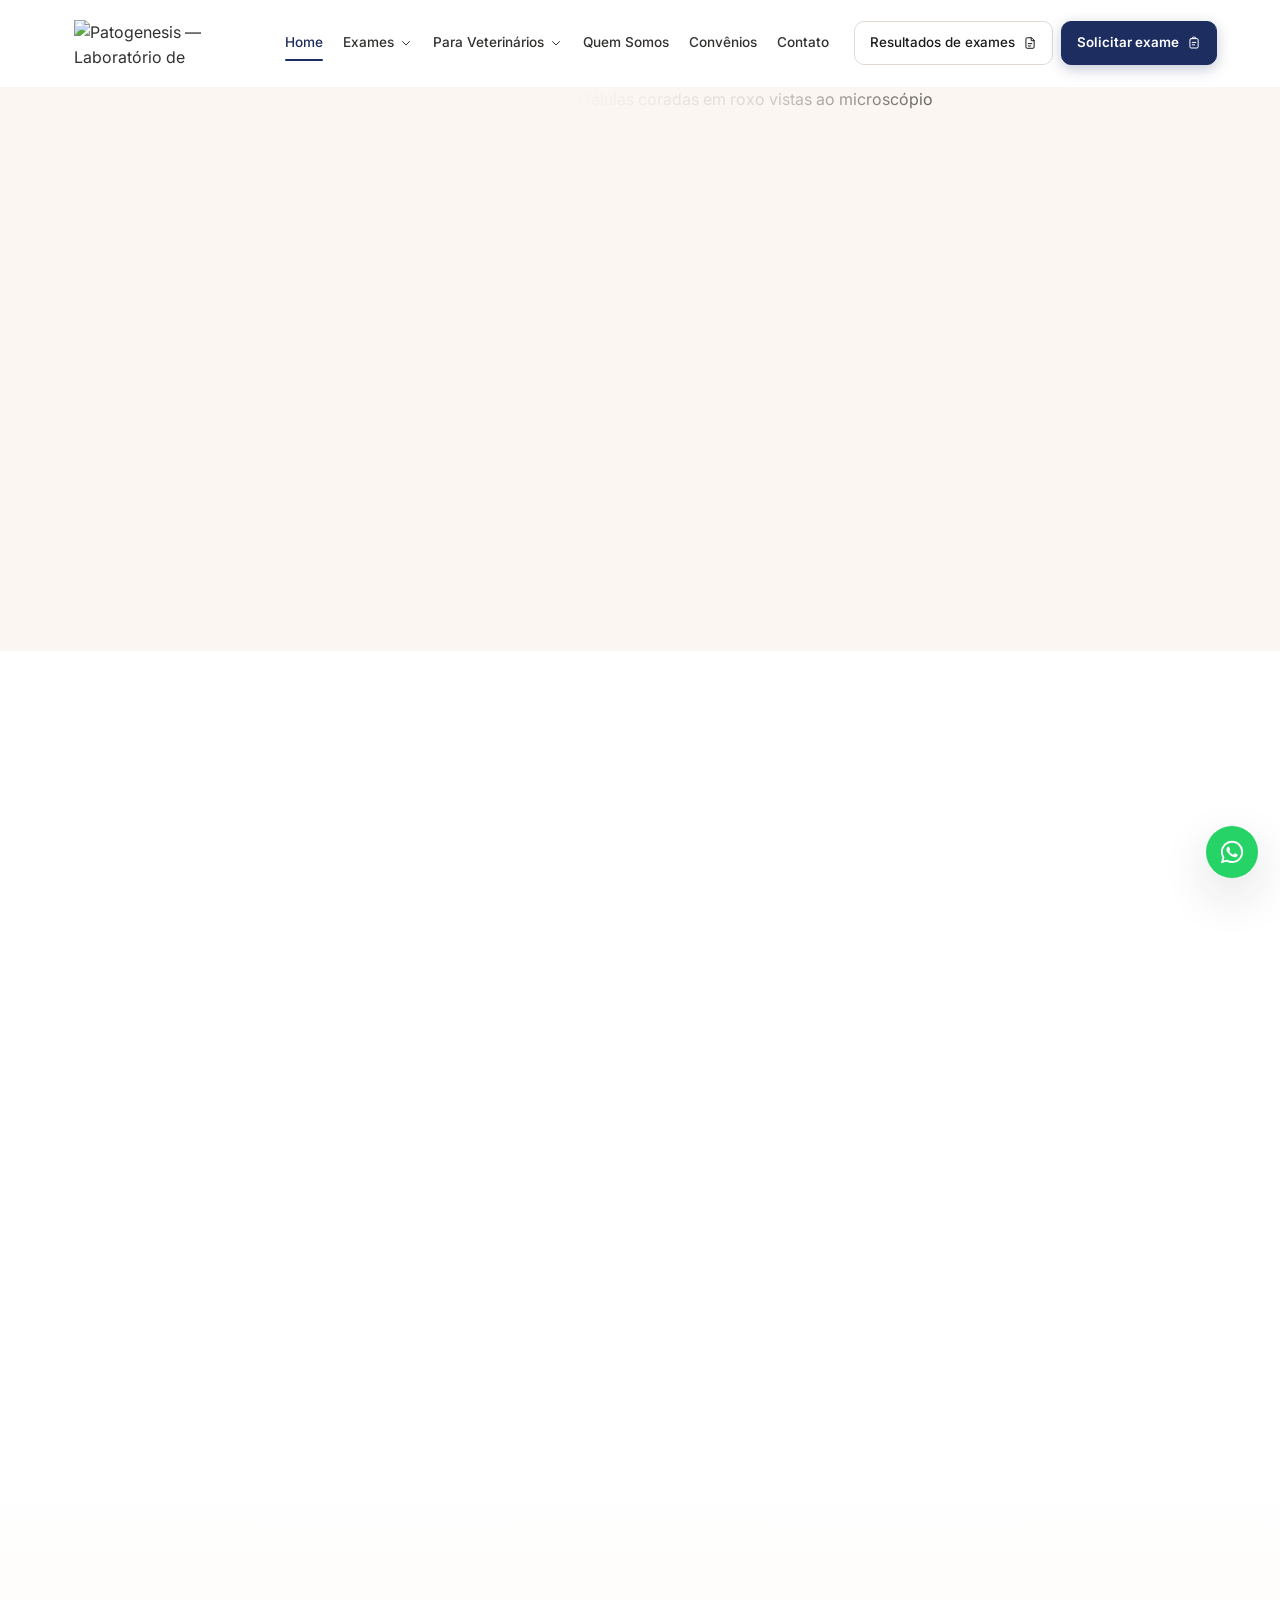
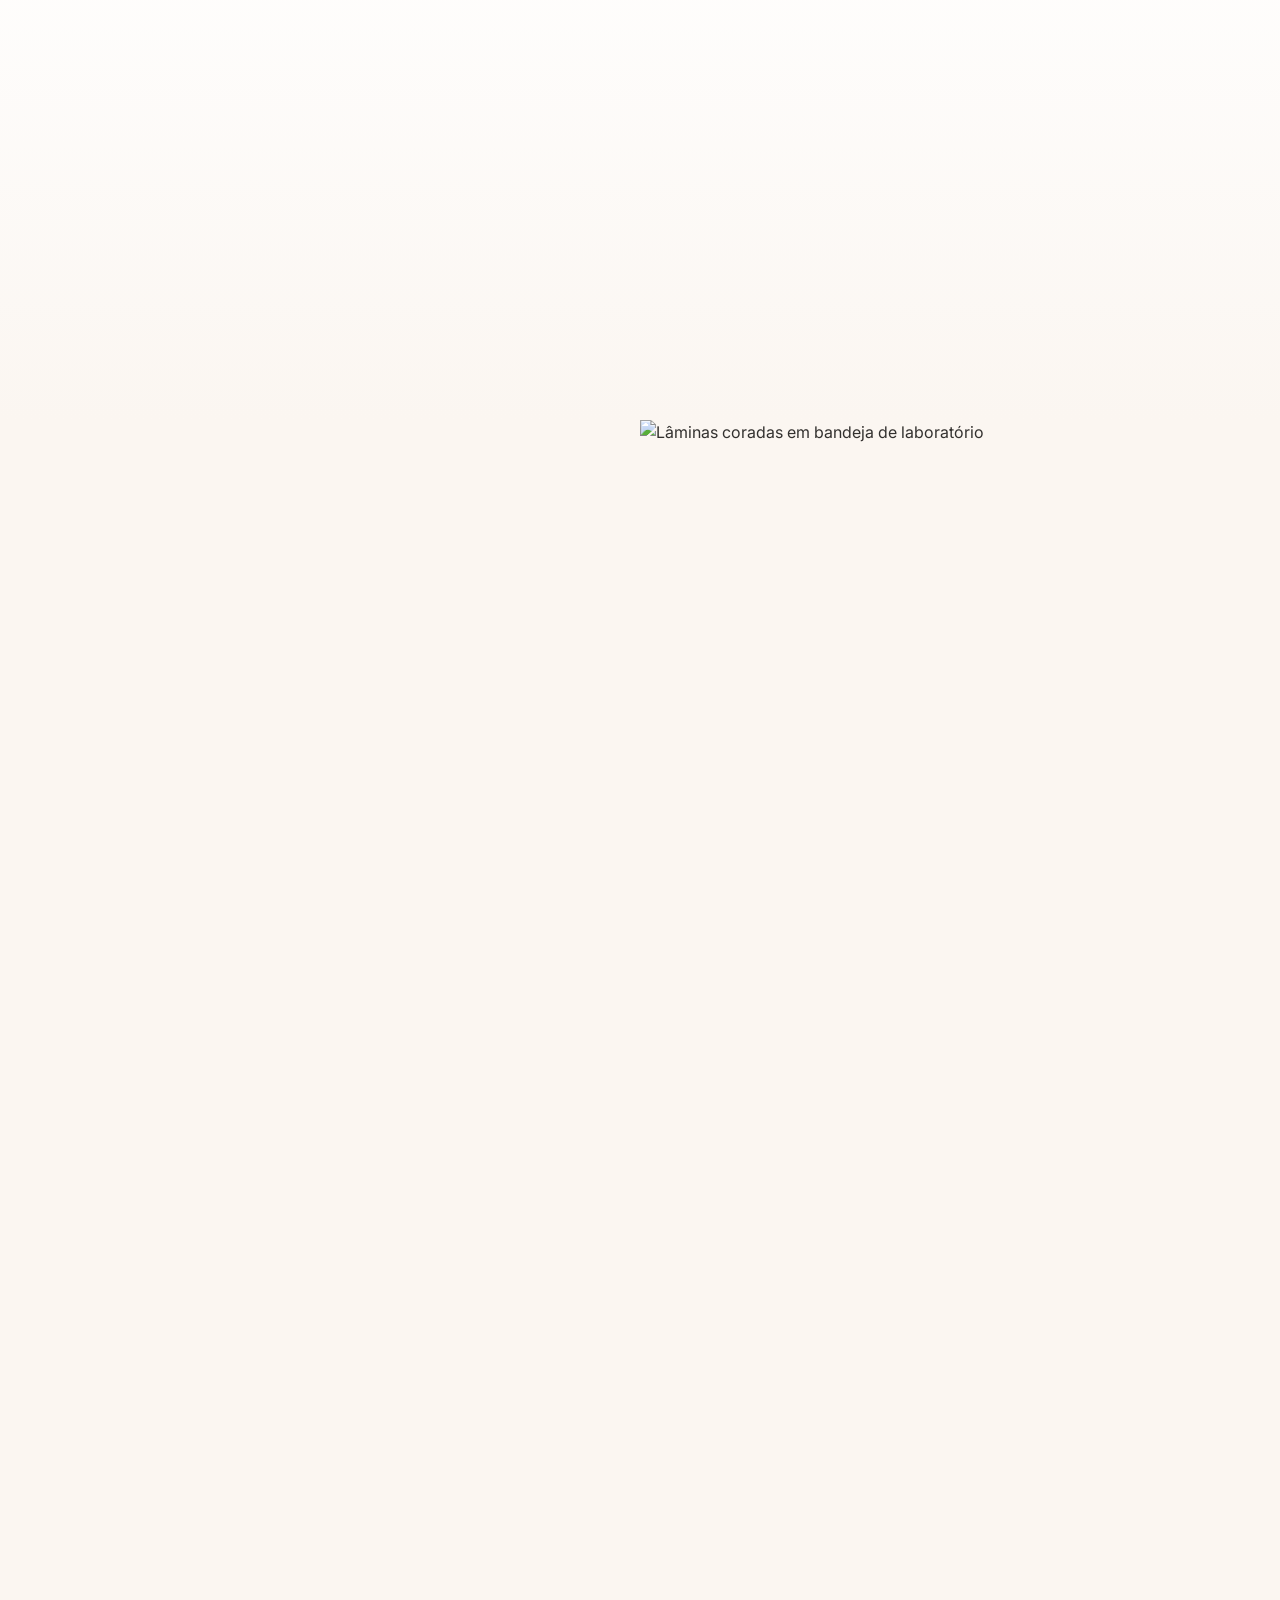
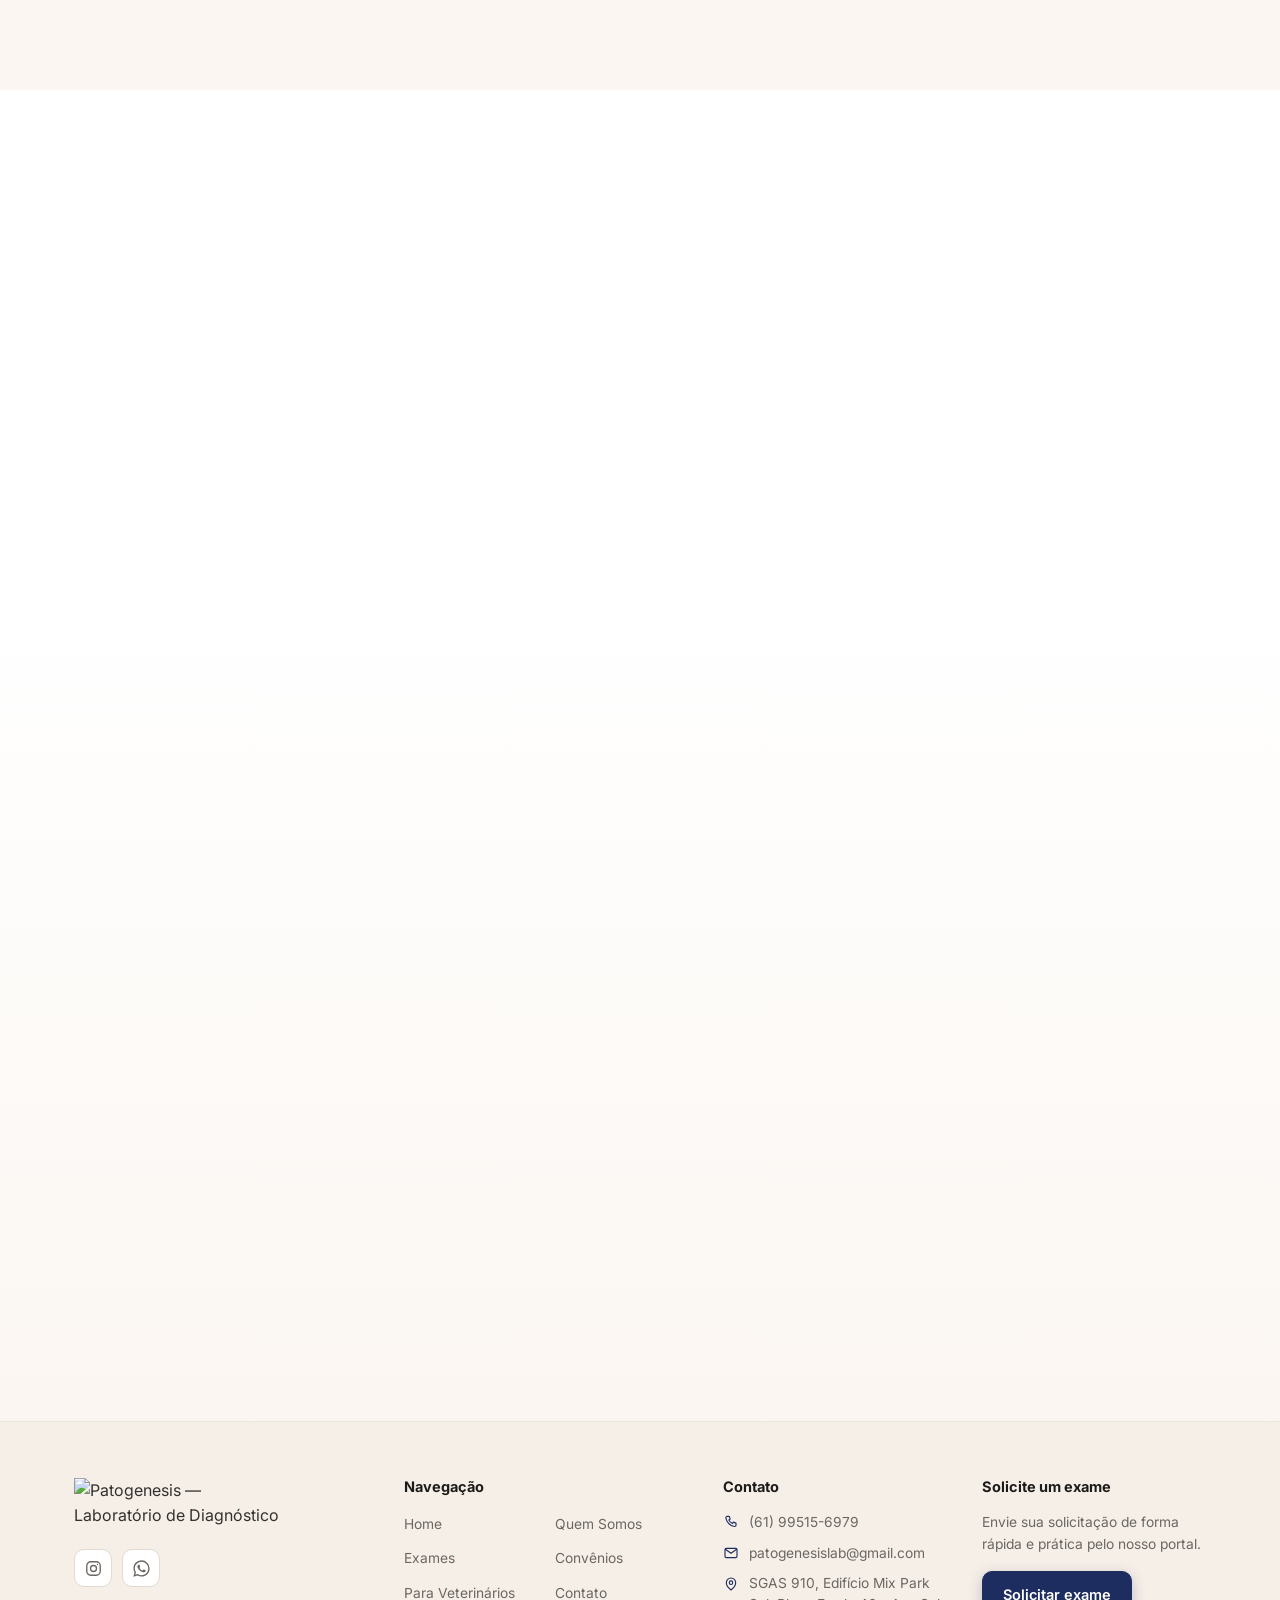
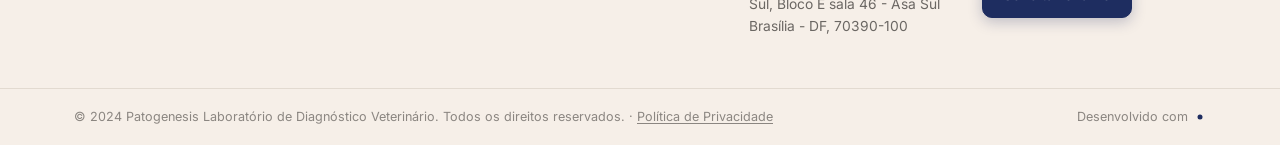
==== index.html @ 67fc570a "fix: site content and images" ====
<!DOCTYPE html>
<html lang="pt-BR">
<head>
<meta charset="UTF-8" />
<meta name="viewport" content="width=device-width, initial-scale=1" />
<title>Patogenesis — Laboratório de Diagnóstico Veterinário</title>
<meta name="description" content="Citopatologia, Histopatologia, Imuno-histoquímica e Necropsia com atendimento especializado e suporte técnico para médicos-veterinários." />
<link rel="canonical" href="https://www.patogenesis.com/" />

<!-- Prévia ao compartilhar (WhatsApp, Instagram, LinkedIn...). URLs absolutas: os robôs não resolvem caminho relativo. -->
<meta property="og:type" content="website" />
<meta property="og:locale" content="pt_BR" />
<meta property="og:site_name" content="Patogenesis" />
<meta property="og:url" content="https://www.patogenesis.com/" />
<meta property="og:title" content="Patogenesis — Laboratório de Diagnóstico Veterinário" />
<meta property="og:description" content="Citopatologia, Histopatologia, Imuno-histoquímica e Necropsia com atendimento especializado e suporte técnico para médicos-veterinários." />
<meta property="og:image" content="https://www.patogenesis.com/assets/img/og-image.jpg" />
<meta property="og:image:width" content="1200" />
<meta property="og:image:height" content="630" />
<meta property="og:image:alt" content="Logo Patogenesis sobre lâmina de citologia corada em roxo" />
<meta name="twitter:card" content="summary_large_image" />

<link rel="icon" href="/favicon.ico" sizes="48x48" />
<link rel="icon" href="/assets/img/icons/favicon-32.png" type="image/png" sizes="32x32" />
<link rel="apple-touch-icon" href="/apple-touch-icon.png" />
<link rel="manifest" href="/site.webmanifest" />
<meta name="theme-color" content="#1e2d60" />

<!-- Dados estruturados (Google, mapas, assistentes de IA). Manter em sincronia com Contato/rodapé. -->
<script type="application/ld+json">
{
  "@context": "https://schema.org",
  "@graph": [
    {
      "@type": "VeterinaryCare",
      "@id": "https://www.patogenesis.com/#lab",
      "name": "Patogenesis — Laboratório de Diagnóstico Veterinário",
      "alternateName": "Patogenesis",
      "description": "Laboratório de patologia veterinária: citopatologia, histopatologia, imuno-histoquímica e necropsia, com suporte técnico a médicos-veterinários.",
      "url": "https://www.patogenesis.com/",
      "logo": "https://www.patogenesis.com/assets/img/logo.png",
      "image": "https://www.patogenesis.com/assets/img/og-image.jpg",
      "telephone": "+55-61-99515-6979",
      "email": "patogenesislab@gmail.com",
      "address": {
        "@type": "PostalAddress",
        "streetAddress": "SGAS 910, Edifício Mix Park Sul, Bloco E, sala 46 - Asa Sul",
        "addressLocality": "Brasília",
        "addressRegion": "DF",
        "postalCode": "70390-100",
        "addressCountry": "BR"
      },
      "openingHoursSpecification": [
        { "@type": "OpeningHoursSpecification", "dayOfWeek": ["Monday", "Tuesday", "Wednesday", "Thursday", "Friday"], "opens": "09:00", "closes": "18:00" },
        { "@type": "OpeningHoursSpecification", "dayOfWeek": "Saturday", "opens": "09:00", "closes": "13:00" }
      ],
      "areaServed": { "@type": "Country", "name": "Brasil" },
      "sameAs": ["https://www.instagram.com/patogenesis.lab/"],
      "employee": {
        "@type": "Person",
        "name": "Maria Helena",
        "honorificPrefix": "Dra.",
        "jobTitle": "Médica-veterinária patologista, Mestre em Saúde Animal (CRMV-DF 5310)",
        "alumniOf": { "@type": "CollegeOrUniversity", "name": "Universidade de Brasília" },
        "image": "https://www.patogenesis.com/assets/img/helena.jpg"
      },
      "hasOfferCatalog": {
        "@type": "OfferCatalog",
        "name": "Exames",
        "itemListElement": [
          { "@type": "Offer", "itemOffered": { "@type": "Service", "name": "Citopatologia" } },
          { "@type": "Offer", "itemOffered": { "@type": "Service", "name": "Histopatologia" } },
          { "@type": "Offer", "itemOffered": { "@type": "Service", "name": "Imuno-histoquímica" } },
          { "@type": "Offer", "itemOffered": { "@type": "Service", "name": "Necropsia" } }
        ]
      }
    },
    {
      "@type": "WebSite",
      "@id": "https://www.patogenesis.com/#site",
      "url": "https://www.patogenesis.com/",
      "name": "Patogenesis",
      "inLanguage": "pt-BR",
      "publisher": { "@id": "https://www.patogenesis.com/#lab" }
    }
  ]
}
</script>

<link rel="preconnect" href="https://fonts.googleapis.com" />
<link rel="preconnect" href="https://fonts.gstatic.com" crossorigin />
<link href="https://fonts.googleapis.com/css2?family=Lora:wght@500;600;700&family=Inter:wght@400;500;600;700&display=swap" rel="stylesheet" />
<link rel="stylesheet" href="assets/css/styles.css" />
</head>
<body>

<!-- ============ SVG SPRITE (ícones) ============ -->
<svg class="sprite" aria-hidden="true" focusable="false">
  <defs>
    <symbol id="i-target" viewBox="0 0 24 24"><circle cx="12" cy="12" r="8"/><circle cx="12" cy="12" r="3"/><path d="M12 2v3M12 19v3M2 12h3M19 12h3"/></symbol>
    <symbol id="i-clock" viewBox="0 0 24 24"><circle cx="12" cy="12" r="9"/><path d="M12 7v5l3 2"/></symbol>
    <symbol id="i-users" viewBox="0 0 24 24"><circle cx="9" cy="8" r="3.2"/><path d="M3.5 19c0-3 2.5-5 5.5-5s5.5 2 5.5 5"/><circle cx="17" cy="9" r="2.4"/><path d="M16 14.2c2.6.1 4.5 2 4.5 4.8"/></symbol>
    <symbol id="i-book" viewBox="0 0 24 24"><path d="M12 6.5C10.5 5.2 8.6 4.5 6 4.5H3.5v14H6c2.6 0 4.5.7 6 2 1.5-1.3 3.4-2 6-2h2.5v-14H18c-2.6 0-4.5.7-6 2z"/><path d="M12 6.5v14"/></symbol>
    <symbol id="i-microscope" viewBox="0 0 24 24"><path d="M6 20h13"/><path d="M9.5 20a5.5 5.5 0 0 0 5.5-5.5"/><path d="M11 4.5l3.6 5.6-3 1.9L8 6.4z"/><path d="M7.4 12.2l2.4-1.5"/><path d="M12.4 3.2l1.6 2.5"/><path d="M5.5 20v-3h4v3"/></symbol>
    <symbol id="i-flask" viewBox="0 0 24 24"><path d="M10 3h4"/><path d="M11 3v6.2L5.9 18a2 2 0 0 0 1.7 3h8.8a2 2 0 0 0 1.7-3L13 9.2V3"/><path d="M7.6 15h8.8"/></symbol>
    <symbol id="i-file" viewBox="0 0 24 24"><path d="M14 3H7a2 2 0 0 0-2 2v14a2 2 0 0 0 2 2h10a2 2 0 0 0 2-2V8z"/><path d="M14 3v5h5"/><path d="M9 13h6M9 17h4"/></symbol>
    <symbol id="i-tube" viewBox="0 0 24 24"><path d="M9 2h6"/><path d="M10 2v16a2 2 0 0 0 4 0V2"/><path d="M10 12h4"/></symbol>
    <symbol id="i-help" viewBox="0 0 24 24"><circle cx="12" cy="12" r="9"/><path d="M9.6 9.3a2.5 2.5 0 0 1 4.8.8c0 1.7-2.4 2-2.4 3.6"/><path d="M12 17.2h.01"/></symbol>
    <symbol id="i-award" viewBox="0 0 24 24"><circle cx="12" cy="9" r="5"/><path d="M9 13.4L8 22l4-2.2 4 2.2-1-8.6"/></symbol>
    <symbol id="i-slides" viewBox="0 0 24 24"><rect x="3" y="4" width="18" height="16" rx="2"/><path d="M3 9h18M9 9v11"/></symbol>
    <symbol id="i-shield" viewBox="0 0 24 24"><path d="M12 3l7 3v5.5c0 4.3-2.9 8.2-7 9.5-4.1-1.3-7-5.2-7-9.5V6z"/><path d="M9.2 12.2l1.9 1.9 3.7-3.9"/></symbol>
    <symbol id="i-clipboard" viewBox="0 0 24 24"><rect x="5" y="4.5" width="14" height="16" rx="2"/><path d="M9 4.5V3.6A1.6 1.6 0 0 1 10.6 2h2.8A1.6 1.6 0 0 1 15 3.6v.9"/><path d="M9 11h6M9 15h4"/></symbol>
    <symbol id="i-download" viewBox="0 0 24 24"><path d="M12 4v10"/><path d="M8 11l4 4 4-4"/><path d="M4.5 19h15"/></symbol>
    <symbol id="i-arrow-right" viewBox="0 0 24 24"><path d="M4 12h15"/><path d="M13.5 6.5L19.5 12l-6 5.5"/></symbol>
    <symbol id="i-chevron" viewBox="0 0 24 24"><path d="M6 9.5l6 6 6-6"/></symbol>
    <symbol id="i-menu" viewBox="0 0 24 24"><path d="M4 7h16M4 12h16M4 17h16"/></symbol>
    <symbol id="i-close" viewBox="0 0 24 24"><path d="M6 6l12 12M18 6L6 18"/></symbol>
    <symbol id="i-phone" viewBox="0 0 24 24"><path d="M6.3 3.5h3l1.5 4-2 1.4a12 12 0 0 0 5.3 5.3l1.4-2 4 1.5v3a2 2 0 0 1-2.2 2A16.5 16.5 0 0 1 4.3 5.7a2 2 0 0 1 2-2.2z"/></symbol>
    <symbol id="i-mail" viewBox="0 0 24 24"><rect x="3" y="5" width="18" height="14" rx="2"/><path d="M3.5 6.5l8.5 6 8.5-6"/></symbol>
    <symbol id="i-pin" viewBox="0 0 24 24"><path d="M12 21s7-5.6 7-11a7 7 0 1 0-14 0c0 5.4 7 11 7 11z"/><circle cx="12" cy="10" r="2.6"/></symbol>
    <!-- Glifo oficial do WhatsApp (marca sólida). O scale insere um respiro
         para ele não pesar mais que os ícones de traço ao lado. -->
    <symbol id="i-whatsapp" viewBox="0 0 24 24"><path fill="currentColor" stroke="none" transform="translate(1.68 1.68) scale(.86)" d="M17.472 14.382c-.297-.149-1.758-.867-2.03-.967-.273-.099-.471-.148-.67.15-.197.297-.767.966-.94 1.164-.173.199-.347.223-.644.075-.297-.15-1.255-.463-2.39-1.475-.883-.788-1.48-1.761-1.653-2.059-.173-.297-.018-.458.13-.606.134-.133.298-.347.446-.52.149-.174.198-.298.298-.497.099-.198.05-.371-.025-.52-.075-.149-.669-1.612-.916-2.207-.242-.579-.487-.5-.669-.51-.173-.008-.371-.01-.57-.01-.198 0-.52.074-.792.372-.272.297-1.04 1.016-1.04 2.479 0 1.462 1.065 2.875 1.213 3.074.149.198 2.096 3.2 5.077 4.487.709.306 1.262.489 1.694.625.712.227 1.36.195 1.871.118.571-.085 1.758-.719 2.006-1.413.248-.694.248-1.289.173-1.413-.074-.124-.272-.198-.57-.347m-5.421 7.403h-.004a9.87 9.87 0 0 1-5.031-1.378l-.361-.214-3.741.982.998-3.648-.235-.374a9.86 9.86 0 0 1-1.51-5.26c.001-5.45 4.436-9.884 9.888-9.884 2.64 0 5.122 1.03 6.988 2.898a9.825 9.825 0 0 1 2.893 6.994c-.003 5.45-4.437 9.884-9.885 9.884m8.413-18.297A11.815 11.815 0 0 0 12.05 0C5.495 0 .16 5.335.157 11.892c0 2.096.547 4.142 1.588 5.945L.057 24l6.305-1.654a11.882 11.882 0 0 0 5.683 1.448h.005c6.554 0 11.89-5.335 11.893-11.893a11.821 11.821 0 0 0-3.48-8.413Z"/></symbol>
    <symbol id="i-instagram" viewBox="0 0 24 24"><rect x="3.5" y="3.5" width="17" height="17" rx="5"/><circle cx="12" cy="12" r="3.8"/><path d="M17 7h.01"/></symbol>
    <symbol id="i-quote" viewBox="0 0 24 24"><path d="M9.5 6.5c-3 1-4.8 3.4-4.8 6.6V18h5.6v-5.4H7.1c0-2 .9-3.3 2.9-4zM19.8 6.5c-3 1-4.8 3.4-4.8 6.6V18h5.6v-5.4h-3.2c0-2 .9-3.3 2.9-4z" fill="currentColor" stroke="none"/></symbol>
    <symbol id="i-star" viewBox="0 0 24 24"><path d="M12 3.5l2.6 5.4 5.9.8-4.3 4.2 1 5.9-5.2-2.8-5.2 2.8 1-5.9L3.5 9.7l5.9-.8z" fill="currentColor" stroke="none"/></symbol>
    <symbol id="i-arrow-up" viewBox="0 0 24 24"><path d="M12 19V5"/><path d="M6 11l6-6 6 6"/></symbol>
    <symbol id="i-check" viewBox="0 0 24 24"><path d="M5 12.5l4.5 4.5L19 7"/></symbol>
    <symbol id="i-dot" viewBox="0 0 24 24"><circle cx="12" cy="12" r="5" fill="currentColor" stroke="none"/></symbol>
  </defs>
</svg>

<a class="skip-link" href="#conteudo">Ir para o conteúdo</a>

<!-- ============ HEADER ============ -->
<header class="site-header" id="header">
  <div class="container header-inner">

    <a class="brand" href="#home">
      <img class="logo" src="assets/img/logo.png" width="640" height="160"
           alt="Patogenesis — Laboratório de Diagnóstico Veterinário" />
    </a>

    <nav class="main-nav" id="mainNav" aria-label="Navegação principal">
      <ul class="nav-list">
        <li><a class="nav-link is-active" href="#home">Home</a></li>

        <li class="has-drop">
          <button class="nav-link drop-toggle" aria-expanded="false" aria-controls="drop-exames">
            Exames <svg class="chev"><use href="#i-chevron"/></svg>
          </button>
          <div class="dropdown" id="drop-exames">
            <a href="#exames" data-exam="cito">
              <svg class="d-ico"><use href="#i-microscope"/></svg>
              <span><strong>Citopatologia</strong><em>Diagnóstico rápido e preciso</em></span>
            </a>
            <a href="#exames" data-exam="histo">
              <svg class="d-ico"><use href="#i-slides"/></svg>
              <span><strong>Histopatologia</strong><em>Análise detalhada de tecidos</em></span>
            </a>
            <a href="#exames" data-exam="ihq">
              <svg class="d-ico"><use href="#i-flask"/></svg>
              <span><strong>Imuno-histoquímica</strong><em>Marcadores específicos</em></span>
            </a>
            <a href="#exames" data-exam="necropsia">
              <svg class="d-ico"><use href="#i-clipboard"/></svg>
              <span><strong>Necropsia</strong><em>Elucidação de casos complexos</em></span>
            </a>
          </div>
        </li>

        <li class="has-drop">
          <button class="nav-link drop-toggle" aria-expanded="false" aria-controls="drop-vets">
            Para Veterinários <svg class="chev"><use href="#i-chevron"/></svg>
          </button>
          <div class="dropdown" id="drop-vets">
            <a href="#veterinarios" data-resource="manual">
              <svg class="d-ico"><use href="#i-book"/></svg>
              <span><strong>Manual de coleta</strong><em>Passo a passo por tipo de amostra</em></span>
            </a>
            <a href="#veterinarios" data-resource="formularios">
              <svg class="d-ico"><use href="#i-file"/></svg>
              <span><strong>Requisição</strong><em>Formulário para solicitação</em></span>
            </a>
            <a href="#veterinarios" data-resource="conservacao">
              <svg class="d-ico"><use href="#i-tube"/></svg>
              <span><strong>Conservação de amostras</strong><em>Fixação, transporte e prazos</em></span>
            </a>
            <a href="#veterinarios" data-resource="faq">
              <svg class="d-ico"><use href="#i-help"/></svg>
              <span><strong>Perguntas frequentes</strong><em>Dúvidas mais comuns</em></span>
            </a>
          </div>
        </li>

        <!-- OCULTO: Casos Clínicos volta quando a seção for retomada
        <li><a class="nav-link" href="#casos">Casos Clínicos</a></li> -->
        <li><a class="nav-link" href="#quem-somos">Quem Somos</a></li>
        <li><a class="nav-link" href="#convenios">Convênios</a></li>
        <li><a class="nav-link" href="#contato">Contato</a></li>
      </ul>

      <div class="nav-actions-mobile">
        <a class="btn btn-ghost" href="https://app.ideainfo.com.br/exec/resultados.php?account_id=r2dt2dgb" target="_blank" rel="noopener">Resultados de exames <svg class="i"><use href="#i-file"/></svg></a>
        <a class="btn btn-primary" href="https://app.ideainfo.com.br/exec/requisicao.php?account_id=r2dt2dgb" target="_blank" rel="noopener">Solicitar exame <svg class="i"><use href="#i-clipboard"/></svg></a>
      </div>
    </nav>

    <div class="header-actions">
      <a class="btn btn-ghost" href="https://app.ideainfo.com.br/exec/resultados.php?account_id=r2dt2dgb" target="_blank" rel="noopener">Resultados de exames <svg class="i"><use href="#i-file"/></svg></a>
      <a class="btn btn-primary" href="https://app.ideainfo.com.br/exec/requisicao.php?account_id=r2dt2dgb" target="_blank" rel="noopener">Solicitar exame <svg class="i"><use href="#i-clipboard"/></svg></a>
    </div>

    <button class="hamburger" id="hamburger" aria-label="Abrir menu" aria-expanded="false" aria-controls="mainNav">
      <svg class="ico-menu"><use href="#i-menu"/></svg>
      <svg class="ico-close"><use href="#i-close"/></svg>
    </button>
  </div>
</header>

<main id="conteudo">

<!-- ============ HERO ============ -->
<section class="hero" id="home">
  <div class="hero-bg">
    <!-- sem loading="lazy": e a primeira imagem visivel da pagina -->
    <img src="assets/img/banner.jpg" width="1400" height="841" fetchpriority="high"
         alt="Células coradas em roxo vistas ao microscópio" />
    <span class="hero-fade"></span>
  </div>

  <div class="container hero-inner">
    <div class="hero-copy reveal">
      <!-- espaço antes de cada <br>: sem ele, quando o <br> vira display:none
           no mobile as palavras grudam ("veterináriopreciso") -->
      <h1>Diagnóstico veterinário <br />preciso para decisões <br />clínicas <span class="hl">mais seguras</span></h1>
      <p class="lead">Citopatologia, Histopatologia, Imuno-histoquímica e Necropsia com atendimento especializado e suporte técnico para médicos-veterinários.</p>
      <div class="hero-cta">
        <a class="btn btn-primary btn-lg" href="https://app.ideainfo.com.br/exec/requisicao.php?account_id=r2dt2dgb" target="_blank" rel="noopener">Solicitar exame</a>
        <!-- wa.me sem o 9º dígito: o perfil só resolve assim. O tel: mantém o 9. -->
        <a class="btn btn-outline btn-lg" href="https://wa.me/556195156979" target="_blank" rel="noopener">Entrar em contato <svg class="i"><use href="#i-whatsapp"/></svg></a>
      </div>
    </div>
  </div>

  <div class="container">
    <div class="features reveal">
      <article class="feature">
        <span class="f-ico"><svg><use href="#i-target"/></svg></span>
        <h3>Diagnóstico preciso</h3>
        <p>Resultados fundamentados em literatura e protocolos atualizados.</p>
      </article>
      <article class="feature">
        <span class="f-ico"><svg><use href="#i-clock"/></svg></span>
        <h3>Agilidade</h3>
        <p>Laudos rápidos para auxiliar na tomada de decisão clínica.</p>
      </article>
      <article class="feature">
        <span class="f-ico"><svg><use href="#i-users"/></svg></span>
        <h3>Suporte técnico</h3>
        <p>Discussão de casos e segunda opinião com especialista.</p>
      </article>
      <article class="feature">
        <span class="f-ico"><svg><use href="#i-book"/></svg></span>
        <h3>Atualização contínua</h3>
        <p>Atuação baseada nos mais recentes consensos e publicações científicas.</p>
      </article>
    </div>
  </div>
</section>

<!-- ============ EXAMES ============ -->
<section class="section" id="exames">
  <div class="container">
    <header class="section-head reveal">
      <h2>Nossos exames</h2>
      <span class="rule"></span>
    </header>

    <div class="exams">
      <article class="exam-card reveal" data-exam="cito">
        <div class="exam-media"><img src="assets/img/cito.jpg" width="800" height="550" loading="lazy"
             alt="Lâmina de citopatologia ao microscópio" /></div>
        <div class="exam-body">
          <h3>Citopatologia</h3>
          <p>Avaliação de células para diagnóstico rápido e preciso.</p>
          <button class="link-more" data-exam-open="cito">Saiba mais <svg class="i"><use href="#i-arrow-right"/></svg></button>
        </div>
      </article>

      <article class="exam-card reveal" data-exam="histo">
        <div class="exam-media"><img src="assets/img/histo.jpg" width="800" height="550" loading="lazy"
             alt="Lâmina de histopatologia corada em HE" /></div>
        <div class="exam-body">
          <h3>Histopatologia</h3>
          <p>Análise detalhada de tecidos para diagnósticos conclusivos.</p>
          <button class="link-more" data-exam-open="histo">Saiba mais <svg class="i"><use href="#i-arrow-right"/></svg></button>
        </div>
      </article>

      <article class="exam-card reveal" data-exam="ihq">
        <div class="exam-media"><img src="assets/img/imuno.jpg" width="800" height="550" loading="lazy"
             alt="Lâmina de imuno-histoquímica com marcação acastanhada" /></div>
        <div class="exam-body">
          <h3>Imuno-histoquímica</h3>
          <p>Marcadores específicos para maior precisão diagnóstica.</p>
          <button class="link-more" data-exam-open="ihq">Saiba mais <svg class="i"><use href="#i-arrow-right"/></svg></button>
        </div>
      </article>

      <article class="exam-card reveal" data-exam="necropsia">
        <div class="exam-media"><img src="assets/img/necropsia.jpg" width="900" height="619" loading="lazy"
             alt="Instrumental de necropsia: machadinha, bisturi, tesoura, paquímetro, faca, cassetes e câmera" /></div>
        <div class="exam-body">
          <h3>Necropsia</h3>
          <p>Estudo completo para elucidação de casos clínicos complexos.</p>
          <button class="link-more" data-exam-open="necropsia">Saiba mais <svg class="i"><use href="#i-arrow-right"/></svg></button>
        </div>
      </article>
    </div>
  </div>
</section>

<!-- ============ ESPECIALISTA ============ -->
<section class="section specialist" id="quem-somos">
  <div class="container specialist-grid">

    <div class="spec-photo reveal">
      <img src="assets/img/helena.jpg" width="600" height="645" loading="lazy"
           alt="Dra. Maria Helena, médica-veterinária com atuação especializada em anatomopatologia" />
    </div>

    <div class="spec-copy reveal">
      <span class="eyebrow">Conheça a profissional</span>
      <h2>Dra. Maria Helena</h2>
      <p class="spec-role">Médica Veterinária Mestre em Saúde Animal | CRMV-DF 5310</p>
      <ul class="spec-list">
        <li><svg class="i"><use href="#i-dot"/></svg> Graduada em Medicina Veterinária pela Universidade de Brasília (UnB | 2021)</li>
        <li><svg class="i"><use href="#i-dot"/></svg> Mestre em Saúde Animal pela Universidade de Brasília (UnB | 2023) com bolsa pela Coordenação de Aperfeiçoamento de Pessoal de Nível Superior (CAPES)</li>
        <li><svg class="i"><use href="#i-dot"/></svg> Estágio na Universidad de la República (Udelar – Uruguai | 2022) na área de imuno-histoquímica</li>
        <li><svg class="i"><use href="#i-dot"/></svg> Atuação especializada em anatomopatologia</li>
      </ul>
      <a class="btn btn-outline" href="#contato">Saiba mais sobre a especialista <svg class="i"><use href="#i-arrow-right"/></svg></a>
    </div>

    <aside class="spec-stats reveal">
      <div class="stat">
        <span class="s-ico"><svg><use href="#i-award"/></svg></span>
        <div>
          <strong>Mestre em Saúde Animal</strong>
          <p>com ênfase em anatomopatologia</p>
        </div>
      </div>
      <div class="stat">
        <span class="s-ico"><svg><use href="#i-slides"/></svg></span>
        <div>
          <strong>Milhares</strong>
          <p>de exames realizados com precisão</p>
        </div>
      </div>
      <div class="stat">
        <span class="s-ico"><svg><use href="#i-shield"/></svg></span>
        <div>
          <strong>Veterinários</strong>
          <p>atendidos em todo o Brasil</p>
        </div>
      </div>
    </aside>

  </div>
</section>

<!-- ============ PARA VETERINÁRIOS ============ -->
<section class="vets" id="veterinarios">
  <div class="vets-grid">
    <div class="vets-copy">
      <div class="vets-inner reveal">
        <span class="eyebrow accent">Para veterinários</span>
        <h2>Materiais e ferramentas para apoiar sua rotina clínica</h2>
        <p>Manuais, formulários, dicas de coleta e conteúdos exclusivos para facilitar o envio de amostras e melhorar a qualidade diagnóstica.</p>
        <button class="btn btn-primary" data-materials>Acessar materiais <svg class="i"><use href="#i-download"/></svg></button>
      </div>

      <div class="vets-cards reveal">
        <button class="vcard" data-resource="manual">
          <span class="v-ico"><svg><use href="#i-book"/></svg></span>
          <strong>Manual de coleta</strong>
        </button>
        <button class="vcard" data-resource="formularios">
          <span class="v-ico"><svg><use href="#i-file"/></svg></span>
          <strong>Requisição</strong>
        </button>
        <button class="vcard" data-resource="conservacao">
          <span class="v-ico"><svg><use href="#i-tube"/></svg></span>
          <strong>Conservação de amostras</strong>
        </button>
        <button class="vcard" data-resource="faq">
          <span class="v-ico"><svg><use href="#i-help"/></svg></span>
          <strong>Perguntas frequentes</strong>
        </button>
      </div>
    </div>

    <div class="vets-media">
      <img src="assets/img/lamina.jpg" width="1000" height="754" loading="lazy"
           alt="Lâminas coradas em bandeja de laboratório" />
    </div>
  </div>
</section>

<!-- ============ CASOS CLÍNICOS (OCULTO) ============
     Seção preservada na íntegra para ser retomada depois.
     Para reativar: remover este comentário, os dois links de
     navegação marcados como OCULTO e nada mais — o scrollspy e o
     modal de casos (CASE_INFO no main.js) continuam intactos.

<section class="section cases" id="casos">
  <div class="container">
    <header class="section-head reveal">
      <h2>Casos clínicos</h2>
      <span class="rule"></span>
      <p class="section-sub">Estudos reais comentados pela especialista — imagens, achados e conduta sugerida.</p>
    </header>

    <div class="case-grid">
      <article class="case-card reveal">
        <div class="case-media"><img data-ph="cyto" alt="Citologia de massa cutânea" /><span class="tag">Citopatologia</span></div>
        <h3>Massa cutânea em cão de 8 anos</h3>
        <p>Punção aspirativa com população de mastócitos bem diferenciados — conduta cirúrgica com margens ampliadas.</p>
        <button class="link-more" data-case="1">Ler caso <svg class="i"><use href="#i-arrow-right"/></svg></button>
      </article>

      <article class="case-card reveal">
        <div class="case-media"><img data-ph="histo" alt="Histologia de linfonodo" /><span class="tag">Histopatologia</span></div>
        <h3>Linfonodomegalia generalizada em felino</h3>
        <p>Arquitetura apagada por infiltrado linfoide monomórfico; imuno-histoquímica confirmou linfoma de células B.</p>
        <button class="link-more" data-case="2">Ler caso <svg class="i"><use href="#i-arrow-right"/></svg></button>
      </article>

      <article class="case-card reveal">
        <div class="case-media"><img data-ph="ihc" alt="Painel de imuno-histoquímica" /><span class="tag">Imuno-histoquímica</span></div>
        <h3>Neoplasia indiferenciada em cavidade oral</h3>
        <p>Painel com Melan-A, citoqueratina e vimentina definiu melanoma amelanótico e mudou o prognóstico.</p>
        <button class="link-more" data-case="3">Ler caso <svg class="i"><use href="#i-arrow-right"/></svg></button>
      </article>
    </div>
  </div>
</section>
============================================================ -->

<!-- ============ DEPOIMENTOS ============ -->
<section class="section testimonials" id="depoimentos">
  <div class="container">
    <header class="section-head reveal">
      <h2>O que nossos clientes dizem</h2>
      <span class="rule"></span>
    </header>

    <div class="carousel reveal" id="carousel">
      <button class="car-nav prev" aria-label="Depoimento anterior"><svg><use href="#i-chevron"/></svg></button>

      <div class="car-viewport">
        <div class="car-track" id="carTrack">

          <article class="t-card">
            <svg class="t-quote"><use href="#i-quote"/></svg>
            <p>"Entrega de laudo muito rápida e ótimo atendimento da doutora e toda sua equipe."</p>
            <footer>
              <img src="assets/img/victor.png" width="36" height="36" loading="lazy" alt="" />
              <div><strong>Victor De Paula</strong><small>março de 2026</small></div>
              <span class="stars" aria-label="5 de 5 estrelas"><svg><use href="#i-star"/></svg><svg><use href="#i-star"/></svg><svg><use href="#i-star"/></svg><svg><use href="#i-star"/></svg><svg><use href="#i-star"/></svg></span>
            </footer>
          </article>

          <article class="t-card">
            <svg class="t-quote"><use href="#i-quote"/></svg>
            <p>"Muito bom, super recomendo."</p>
            <footer>
              <img src="assets/img/maria.png" width="36" height="36" loading="lazy" alt="" />
              <div><strong>Maria Aparecida</strong><small>março de 2026</small></div>
              <span class="stars" aria-label="5 de 5 estrelas"><svg><use href="#i-star"/></svg><svg><use href="#i-star"/></svg><svg><use href="#i-star"/></svg><svg><use href="#i-star"/></svg><svg><use href="#i-star"/></svg></span>
            </footer>
          </article>

          <article class="t-card">
            <svg class="t-quote"><use href="#i-quote"/></svg>
            <p>"A Dra. É maravilhosa. Os preços são asseciveis e a entrega do resultado é super rápido. Super indico!"</p>
            <footer>
              <img src="assets/img/liana.png" width="36" height="36" loading="lazy" alt="" />
              <div><strong>Liana Silva</strong><small>março de 2026</small></div>
              <span class="stars" aria-label="5 de 5 estrelas"><svg><use href="#i-star"/></svg><svg><use href="#i-star"/></svg><svg><use href="#i-star"/></svg><svg><use href="#i-star"/></svg><svg><use href="#i-star"/></svg></span>
            </footer>
          </article>

          <article class="t-card">
            <svg class="t-quote"><use href="#i-quote"/></svg>
            <p>"Gostaria de registrar meu reconhecimento ao laboratório Patogeneses pelo atendimento exemplar, precisão diagnóstica e seriedade no trabalho. A equipe demonstra competência técnica e cuidado humano em cada etapa do processo, garantindo segurança e confiança ao paciente."</p>
            <footer>
              <img src="assets/img/paula.png" width="36" height="36" loading="lazy" alt="" />
              <div><strong>Paula Cavalcante</strong><small>dezembro de 2025</small></div>
              <span class="stars" aria-label="5 de 5 estrelas"><svg><use href="#i-star"/></svg><svg><use href="#i-star"/></svg><svg><use href="#i-star"/></svg><svg><use href="#i-star"/></svg><svg><use href="#i-star"/></svg></span>
            </footer>
          </article>

          <article class="t-card">
            <svg class="t-quote"><use href="#i-quote"/></svg>
            <p>"O Laboratório Patogenesis foi maravilhoso, me ajudaram em um momento de muita fragilidade, levei até eles minha Cane Corso, que tinha morrido em poucas horas, eles descobriram a causa da morte dela, retiraram um peso das minhas costas, só tenho à agradecer por eles. Minha experiência com eles foi ótima, valor super acessível, levando em consideração que minha cachorra tinha 60 kg."</p>
            <footer>
              <img src="assets/img/pedro.png" width="36" height="36" loading="lazy" alt="" />
              <div><strong>Pedro Henrique</strong><small>outubro de 2025</small></div>
              <span class="stars" aria-label="5 de 5 estrelas"><svg><use href="#i-star"/></svg><svg><use href="#i-star"/></svg><svg><use href="#i-star"/></svg><svg><use href="#i-star"/></svg><svg><use href="#i-star"/></svg></span>
            </footer>
          </article>

          <article class="t-card">
            <svg class="t-quote"><use href="#i-quote"/></svg>
            <p>"A melhor!! Resultados fiéis e rápidos! Amo trabalhar com a Patogênesis."</p>
            <footer>
              <img src="assets/img/laura.png" width="36" height="36" loading="lazy" alt="" />
              <div><strong>Laura Name</strong><small>agosto de 2025</small></div>
              <span class="stars" aria-label="5 de 5 estrelas"><svg><use href="#i-star"/></svg><svg><use href="#i-star"/></svg><svg><use href="#i-star"/></svg><svg><use href="#i-star"/></svg><svg><use href="#i-star"/></svg></span>
            </footer>
          </article>

          <article class="t-card">
            <svg class="t-quote"><use href="#i-quote"/></svg>
            <p>"Serviço excelente! Tenho total confiança nos serviços prestados e na qualidade do laboratório! Indico de olhos fechados."</p>
            <footer>
              <img src="assets/img/rafael.png" width="36" height="36" loading="lazy" alt="" />
              <div><strong>Rafael Castro</strong><small>agosto de 2025</small></div>
              <span class="stars" aria-label="5 de 5 estrelas"><svg><use href="#i-star"/></svg><svg><use href="#i-star"/></svg><svg><use href="#i-star"/></svg><svg><use href="#i-star"/></svg><svg><use href="#i-star"/></svg></span>
            </footer>
          </article>

          <article class="t-card">
            <svg class="t-quote"><use href="#i-quote"/></svg>
            <p>"Excelente laboratório!! Equipe muito educada e prestativa! Os resultados saem rápidos e bem precisos. Indicamos :)"</p>
            <footer>
              <img src="assets/img/voxel.png" width="36" height="36" loading="lazy" alt="" />
              <div><strong>voxel.laudos</strong><small>agosto de 2025</small></div>
              <span class="stars" aria-label="5 de 5 estrelas"><svg><use href="#i-star"/></svg><svg><use href="#i-star"/></svg><svg><use href="#i-star"/></svg><svg><use href="#i-star"/></svg><svg><use href="#i-star"/></svg></span>
            </footer>
          </article>

          <article class="t-card">
            <svg class="t-quote"><use href="#i-quote"/></svg>
            <p>"Muito profissional e precisava de resultados com urgência então fiquei muito satisfeita."</p>
            <footer>
              <img src="assets/img/maria_c.png" width="36" height="36" loading="lazy" alt="" />
              <div><strong>Maria Cecília</strong><small>novembro de 2024</small></div>
              <span class="stars" aria-label="5 de 5 estrelas"><svg><use href="#i-star"/></svg><svg><use href="#i-star"/></svg><svg><use href="#i-star"/></svg><svg><use href="#i-star"/></svg><svg><use href="#i-star"/></svg></span>
            </footer>
          </article>

          <article class="t-card">
            <svg class="t-quote"><use href="#i-quote"/></svg>
            <p>"Excelência em resultados e agilidade! Maravilhoso! total suporte ao veterinario"</p>
            <footer>
              <img src="assets/img/yasmin.png" width="36" height="36" loading="lazy" alt="" />
              <div><strong>Yasmin Guimaraes</strong><small>agosto de 2025</small></div>
              <span class="stars" aria-label="5 de 5 estrelas"><svg><use href="#i-star"/></svg><svg><use href="#i-star"/></svg><svg><use href="#i-star"/></svg><svg><use href="#i-star"/></svg><svg><use href="#i-star"/></svg></span>
            </footer>
          </article>

          <article class="t-card">
            <svg class="t-quote"><use href="#i-quote"/></svg>
            <p>"Ótimos profissionais, exames com qualidade e liberados rápidos."</p>
            <footer>
              <img src="assets/img/gleydson.png" width="36" height="36" loading="lazy" alt="" />
              <div><strong>Gleydson Oliveira</strong><small>agosto de 2025</small></div>
              <span class="stars" aria-label="5 de 5 estrelas"><svg><use href="#i-star"/></svg><svg><use href="#i-star"/></svg><svg><use href="#i-star"/></svg><svg><use href="#i-star"/></svg><svg><use href="#i-star"/></svg></span>
            </footer>
          </article>
        </div>
      </div>

      <button class="car-nav next" aria-label="Próximo depoimento"><svg><use href="#i-chevron"/></svg></button>
      <div class="car-dots" id="carDots" role="tablist" aria-label="Selecionar depoimento"></div>
    </div>

    <div class="reviews-cta reveal">
      <div class="rv-score">
        <span class="rv-num">5,0</span>
        <span class="stars" aria-label="5 de 5 estrelas"><svg><use href="#i-star"/></svg><svg><use href="#i-star"/></svg><svg><use href="#i-star"/></svg><svg><use href="#i-star"/></svg><svg><use href="#i-star"/></svg></span>
        <small>11 avaliações no Google</small>
      </div>
      <p>Já foi atendido pelo Patogenesis? Conte pra gente como foi sua experiência!<br />
         Confira também as avaliações de outros veterinários e tutores no Google.</p>
      <a class="btn btn-primary btn-lg" href="https://g.page/r/CYMneedeOsLyEAE/review" target="_blank" rel="noopener">
        Avaliar no Google <span class="btn-stars" aria-hidden="true"><svg><use href="#i-star"/></svg><svg><use href="#i-star"/></svg><svg><use href="#i-star"/></svg><svg><use href="#i-star"/></svg><svg><use href="#i-star"/></svg></span></a>
    </div>
  </div>
</section>

<!-- ============ CONVÊNIOS ============ -->
<section class="section convenios" id="convenios">
  <div class="container">
    <header class="section-head reveal">
      <h2>Convênios e parcerias</h2>
      <span class="rule"></span>
    </header>

    <!-- Logos com altura individual (--h) para peso visual parecido:
         as proporcoes vao de 2,2:1 a 5,8:1. Entram como <img> e nao inline
         porque os 4 SVGs usam as mesmas classes (.cls-1...) e colidiriam. -->
    <ul class="plans reveal" aria-label="Planos de saúde pet atendidos">
      <li><img src="assets/img/planos/pethealth.svg" width="1079" height="390" style="--h:57px" loading="lazy" alt="Pet Health" /></li>
      <li><img src="assets/img/planos/petlove.svg" width="1079" height="238" style="--h:45px" loading="lazy" alt="Petlove" /></li>
      <li><img src="assets/img/planos/petmaisvida.svg" width="1093" height="502" style="--h:64px" loading="lazy" alt="Pet Mais Vida" /></li>
      <li><img src="assets/img/planos/doglife.svg" width="1093" height="188" style="--h:39px" loading="lazy" alt="Dog Life" /></li>
    </ul>
    <p class="plans-note reveal">Ainda não tem seu plano cadastrado?
      <a class="link-more" href="https://forms.gle/oz7wrmLJxFsRKr4o9" target="_blank" rel="noopener">Cadastrar plano <svg class="i"><use href="#i-arrow-right"/></svg></a></p>

    <div class="conv-cta reveal">
      <div>
        <h3>Quer credenciar sua clínica?</h3>
        <p>Envie seus dados e retornamos com uma proposta em até 1 dia útil.</p>
      </div>
      <!-- wa.me sem o 9º dígito: o perfil só resolve assim. O tel: mantém o 9. -->
      <a class="btn btn-primary btn-lg" href="https://wa.me/556195156979" target="_blank" rel="noopener">
        Falar no WhatsApp <svg class="i"><use href="#i-whatsapp"/></svg></a>
    </div>
  </div>
</section>

<!-- ============ CONTATO ============ -->
<section class="section contato" id="contato">
  <div class="container contato-grid">
    <div class="reveal">
      <span class="eyebrow accent">Contato</span>
      <h2>Vamos conversar sobre o seu caso</h2>
      <p class="section-sub left">Atendimento a médicos-veterinários em todo o Brasil. Retornamos em horário comercial.</p>

      <ul class="contact-list">
        <li><span class="ct-ico"><svg><use href="#i-phone"/></svg></span><a href="tel:+5561995156979">(61) 99515-6979</a></li>
        <li><span class="ct-ico"><svg><use href="#i-mail"/></svg></span><a href="mailto:patogenesislab@gmail.com">patogenesislab@gmail.com</a></li>
        <li><span class="ct-ico"><svg><use href="#i-pin"/></svg></span><address>SGAS 910, Edifício Mix Park Sul, Bloco E sala 46 - Asa Sul<br />Brasília - DF, 70390-100</address></li>
        <li><span class="ct-ico"><svg><use href="#i-clock"/></svg></span><span>Segunda a Sexta-feira: 09:00 - 18:00<br />Sábados: 09:00 - 13:00</span></li>
      </ul>

      <div class="contact-actions">
        <!-- wa.me sem o 9º dígito: o perfil só resolve assim. O tel: mantém o 9. -->
        <a class="btn btn-primary" href="https://wa.me/556195156979" target="_blank" rel="noopener">WhatsApp <svg class="i"><use href="#i-whatsapp"/></svg></a>
        <a class="btn btn-outline" href="https://app.ideainfo.com.br/exec/resultados.php?account_id=r2dt2dgb" target="_blank" rel="noopener">Resultados de exames <svg class="i"><use href="#i-file"/></svg></a>
      </div>
    </div>

    <form class="contact-form reveal" id="contactForm" novalidate>
      <h3>Envie uma mensagem</h3>
      <!-- anti-spam do FormSubmit: invisivel para pessoas; se um robo preencher, a mensagem e descartada -->
      <input type="text" name="_honey" style="display:none" autocomplete="off" />

      <div class="field">
        <label for="cf-nome">Nome completo *</label>
        <input id="cf-nome" name="nome" type="text" placeholder="Dra. Ana Souza" required />
        <span class="err"></span>
      </div>

      <div class="field-row">
        <div class="field">
          <label for="cf-email">E-mail *</label>
          <input id="cf-email" name="email" type="email" placeholder="voce@clinica.com" required />
          <span class="err"></span>
        </div>
        <div class="field">
          <label for="cf-tel">Telefone *</label>
          <input id="cf-tel" name="telefone" type="tel" inputmode="numeric" placeholder="(61) 90000-0000" required />
          <span class="err"></span>
        </div>
      </div>

      <div class="field">
        <label for="cf-assunto">Assunto</label>
        <select id="cf-assunto" name="assunto">
          <option>Dúvida sobre exame</option>
          <option>Solicitação de coleta</option>
          <option>Convênio / parceria</option>
          <option>Outro</option>
        </select>
      </div>

      <div class="field">
        <label for="cf-msg">Mensagem *</label>
        <textarea id="cf-msg" name="mensagem" rows="4" placeholder="Conte brevemente sobre o caso ou sua dúvida." required></textarea>
        <span class="err"></span>
      </div>

      <button class="btn btn-primary btn-lg btn-block" type="submit">Enviar mensagem</button>
      <p class="form-note">Ao enviar você concorda em ser contatado pela equipe Patogenesis.
        Veja a <a href="politica-de-privacidade.html">Política de Privacidade</a>.</p>
    </form>
  </div>
</section>

</main>

<!-- ============ FOOTER ============ -->
<footer class="site-footer">
  <div class="container footer-grid">

    <div class="f-brand">
      <a class="brand" href="#home">
        <img class="logo" src="assets/img/logo.png" width="640" height="160"
             alt="Patogenesis — Laboratório de Diagnóstico Veterinário" />
      </a>
      <div class="socials">
        <a href="https://www.instagram.com/patogenesis.lab/" target="_blank" rel="noopener" aria-label="Instagram"><svg><use href="#i-instagram"/></svg></a>
        <!-- wa.me sem o 9º dígito: o perfil só resolve assim. O tel: mantém o 9. -->
        <a href="https://wa.me/556195156979" target="_blank" rel="noopener" aria-label="WhatsApp"><svg><use href="#i-whatsapp"/></svg></a>
      </div>
    </div>

    <div class="f-col f-nav">
      <h4>Navegação</h4>
      <div class="f-nav-cols">
        <ul>
          <li><a href="#home">Home</a></li>
          <li><a href="#exames">Exames</a></li>
          <li><a href="#veterinarios">Para Veterinários</a></li>
          <!-- OCULTO: ver navegação principal
          <li><a href="#casos">Casos Clínicos</a></li> -->
        </ul>
        <ul>
          <li><a href="#quem-somos">Quem Somos</a></li>
          <li><a href="#convenios">Convênios</a></li>
          <li><a href="#contato">Contato</a></li>
        </ul>
      </div>
    </div>

    <div class="f-col">
      <h4>Contato</h4>
      <ul class="f-contact">
        <li><svg class="i"><use href="#i-phone"/></svg><a href="tel:+5561995156979">(61) 99515-6979</a></li>
        <li><svg class="i"><use href="#i-mail"/></svg><a href="mailto:patogenesislab@gmail.com">patogenesislab@gmail.com</a></li>
        <li><svg class="i"><use href="#i-pin"/></svg><address>SGAS 910, Edifício Mix Park Sul, Bloco E sala 46 - Asa Sul<br />Brasília - DF, 70390-100</address></li>
      </ul>
    </div>

    <div class="f-col">
      <h4>Solicite um exame</h4>
      <p>Envie sua solicitação de forma rápida e prática pelo nosso portal.</p>
      <a class="btn btn-primary" href="https://app.ideainfo.com.br/exec/requisicao.php?account_id=r2dt2dgb" target="_blank" rel="noopener">Solicitar exame</a>
    </div>
  </div>

  <div class="footer-bottom">
    <div class="container">
      <span>© <span id="year">2024</span> Patogenesis Laboratório de Diagnóstico Veterinário. Todos os direitos reservados.
        · <a href="politica-de-privacidade.html">Política de Privacidade</a></span>
      <span class="dev">Desenvolvido com <svg class="i"><use href="#i-dot"/></svg></span>
    </div>
  </div>
</footer>

<!-- ============ BOTÕES FLUTUANTES ============ -->
<!-- wa.me sem o 9º dígito: o perfil só resolve assim. O tel: mantém o 9. -->
<a class="fab whats" href="https://wa.me/556195156979" target="_blank" rel="noopener" aria-label="Falar no WhatsApp">
  <svg><use href="#i-whatsapp"/></svg>
</a>
<button class="fab top" id="backToTop" aria-label="Voltar ao topo"><svg><use href="#i-arrow-up"/></svg></button>

<!-- ============ MODAL: SOLICITAR EXAME ============ -->
<div class="modal" id="modal" aria-hidden="true">
  <div class="modal-backdrop" data-close-modal></div>
  <div class="modal-box" role="dialog" aria-modal="true" aria-labelledby="modalTitle">
    <button class="modal-close" data-close-modal aria-label="Fechar"><svg><use href="#i-close"/></svg></button>

    <div class="modal-head">
      <span class="eyebrow accent">Convênio</span>
      <h3 id="modalTitle">Falar sobre convênio</h3>
      <p>Preencha os dados abaixo e retornamos com uma proposta em até 1 dia útil.</p>
    </div>

    <form id="examForm" novalidate>
      <div class="field-row">
        <div class="field">
          <label for="mf-nome">Nome do veterinário *</label>
          <input id="mf-nome" name="nome" type="text" required placeholder="Dra. Ana Souza" />
          <span class="err"></span>
        </div>
        <div class="field">
          <label for="mf-crmv">CRMV</label>
          <input id="mf-crmv" name="crmv" type="text" placeholder="CRMV-DF 0000" />
        </div>
      </div>

      <div class="field-row">
        <div class="field">
          <label for="mf-email">E-mail *</label>
          <input id="mf-email" name="email" type="email" required placeholder="voce@clinica.com" />
          <span class="err"></span>
        </div>
        <div class="field">
          <label for="mf-tel">Telefone / WhatsApp *</label>
          <input id="mf-tel" name="telefone" type="tel" inputmode="numeric" required placeholder="(61) 90000-0000" />
          <span class="err"></span>
        </div>
      </div>

      <div class="field">
        <label for="mf-clinica">Clínica / Hospital</label>
        <input id="mf-clinica" name="clinica" type="text" placeholder="Nome do estabelecimento" />
      </div>

      <fieldset class="field">
        <legend>Exames de interesse *</legend>
        <div class="chips" id="examChips">
          <label class="chip"><input type="checkbox" name="exame" value="Citopatologia" /><span>Citopatologia</span></label>
          <label class="chip"><input type="checkbox" name="exame" value="Histopatologia" /><span>Histopatologia</span></label>
          <label class="chip"><input type="checkbox" name="exame" value="Imuno-histoquímica" /><span>Imuno-histoquímica</span></label>
          <label class="chip"><input type="checkbox" name="exame" value="Necropsia" /><span>Necropsia</span></label>
          <label class="chip"><input type="checkbox" name="exame" value="Convênio" /><span>Convênio</span></label>
        </div>
        <span class="err"></span>
      </fieldset>

      <div class="field">
        <label for="mf-obs">Observações do caso</label>
        <textarea id="mf-obs" name="obs" rows="3" placeholder="Espécie, raça, idade, histórico e suspeita clínica."></textarea>
      </div>

      <div class="modal-actions">
        <button type="button" class="btn btn-outline" data-close-modal>Cancelar</button>
        <button type="submit" class="btn btn-primary">Enviar solicitação</button>
      </div>
    </form>

    <div class="modal-success" id="modalSuccess" hidden>
      <span class="ok"><svg><use href="#i-check"/></svg></span>
      <h3>Solicitação enviada!</h3>
      <p>Recebemos seus dados. Em breve nossa equipe entra em contato para falar sobre o convênio.</p>
      <div class="modal-actions center">
        <!-- wa.me sem o 9º dígito: o perfil só resolve assim. O tel: mantém o 9. -->
        <a class="btn btn-primary" href="https://wa.me/556195156979" target="_blank" rel="noopener">Adiantar pelo WhatsApp <svg class="i"><use href="#i-whatsapp"/></svg></a>
        <button class="btn btn-outline" data-close-modal>Fechar</button>
      </div>
    </div>
  </div>
</div>

<!-- ============ MODAL: DETALHE (exames / materiais / casos) ============ -->
<div class="modal" id="infoModal" aria-hidden="true">
  <div class="modal-backdrop" data-close-info></div>
  <div class="modal-box slim" role="dialog" aria-modal="true" aria-labelledby="infoTitle">
    <button class="modal-close" data-close-info aria-label="Fechar"><svg><use href="#i-close"/></svg></button>
    <div class="info-media"><img id="infoImg" alt="" /></div>
    <div class="info-body">
      <span class="eyebrow accent" id="infoTag">Exame</span>
      <h3 id="infoTitle">Título</h3>
      <p id="infoText">Descrição</p>
      <ul id="infoList" class="info-list"></ul>
      <div class="modal-actions">
        <a class="btn btn-primary" href="https://app.ideainfo.com.br/exec/requisicao.php?account_id=r2dt2dgb" target="_blank" rel="noopener" data-close-info>Solicitar este exame</a>
        <button class="btn btn-outline" data-close-info>Voltar</button>
      </div>
    </div>
  </div>
</div>

<div class="toast" id="toast" role="status" aria-live="polite"></div>

<script src="assets/js/main.js"></script>
</body>
</html>
---- assets/css/styles.css ----
/* =========================================================
   Patogenesis — Laboratório de Diagnóstico Veterinário
   ========================================================= */

:root{
  /* Cor da marca — trocar aqui reflete no site inteiro */
  --brand:        #1e2d60;
  --brand-dark:   #16224a;   /* hover / estado pressionado */
  --brand-soft:   #d8deee;   /* preenchimentos e halos       */
  --brand-tint:   #f0f3fa;   /* fundo de ícones              */
  --brand-rgb:    30, 45, 96; /* usado nas sombras rgba()    */

  --ink:           #1c1b1a;
  --ink-2:         #33312f;
  --muted:         #6b6763;
  --muted-2:       #8b8681;

  --bg:            #ffffff;
  --cream:         #fbf6f1;
  --cream-2:       #f6efe8;
  --line:          #ece5dd;
  --line-2:        #e2dad0;

  --radius:        14px;
  --radius-lg:     20px;
  --shadow-sm:     0 1px 2px rgba(28,27,26,.06), 0 2px 8px rgba(28,27,26,.04);
  --shadow:        0 6px 24px rgba(28,27,26,.08);
  --shadow-lg:     0 18px 48px rgba(28,27,26,.14);

  --ff-serif:      'Inter', serif;
  --ff-sans:       'Inter', -apple-system, 'Segoe UI', Roboto, Arial, sans-serif;

  --container:     1180px;
  --header-h:      86px;
  --ease:          cubic-bezier(.22,.61,.36,1);
}

*,*::before,*::after{ box-sizing:border-box; }

html{
  scroll-behavior:smooth;
  /* clip (e não hidden) no <html>: contém o menu off-canvas, que fica em
     translateX fora da tela. `hidden` no <body> não segurava um elemento
     position:fixed e gerava barra de rolagem lateral no celular.
     Precisa ser no <html> — no <body> ele viraria contexto de rolagem
     próprio e quebraria o position:sticky do header. */
  overflow-x:clip;
}
/* Safari < 16 não conhece `clip`. Nesse caso o <html> continua `visible`,
   então o hidden do <body> propaga para o viewport normalmente e o
   position:sticky do header segue funcionando. */
@supports not (overflow: clip){
  body{ overflow-x:hidden; }
}
@media (prefers-reduced-motion: reduce){ html{ scroll-behavior:auto; } }

body{
  margin:0;
  font-family:var(--ff-sans);
  font-size:16px;
  line-height:1.6;
  color:var(--ink-2);
  background:var(--bg);
  -webkit-font-smoothing:antialiased;
}
body.no-scroll{ overflow:hidden; }

h1,h2,h3,h4{ font-family:var(--ff-serif); color:var(--ink); margin:0; line-height:1.18; font-weight:600; }
p{ margin:0; }
ul{ margin:0; padding:0; list-style:none; }
img{ max-width:100%; display:block; }
a{ color:inherit; text-decoration:none; }
button{ font:inherit; color:inherit; background:none; border:0; cursor:pointer; }

.sprite{ position:absolute; width:0; height:0; overflow:hidden; }
svg use{ pointer-events:none; }
/* Default dos ícones. :where() zera a especificidade para que qualquer
   regra de classe (.logo, .chev, .d-ico...) consiga sobrescrever. */
svg:where(:not(.sprite)){
  width:1em; height:1em; fill:none; stroke:currentColor;
  stroke-width:1.7; stroke-linecap:round; stroke-linejoin:round;
}

.container{ width:100%; max-width:var(--container); margin-inline:auto; padding-inline:24px; }

.skip-link{
  position:absolute; left:-9999px; top:0; z-index:200;
  background:var(--brand); color:#fff; padding:10px 16px; border-radius:0 0 8px 0;
}
.skip-link:focus{ left:0; }

:focus-visible{ outline:2px solid var(--brand); outline-offset:3px; border-radius:6px; }

/* ---------------- Reveal ---------------- */
.reveal{ opacity:0; transform:translateY(22px); transition:opacity .7s var(--ease), transform .7s var(--ease); }
.reveal.in{ opacity:1; transform:none; }
@media (prefers-reduced-motion: reduce){ .reveal{ opacity:1; transform:none; transition:none; } }

/* ---------------- Buttons ---------------- */
.btn{
  --btn-bg:transparent; --btn-fg:var(--ink); --btn-bd:transparent;
  display:inline-flex; align-items:center; justify-content:center; gap:8px;
  padding:11px 20px; border-radius:10px; font-size:14.5px; font-weight:600;
  background:var(--btn-bg); color:var(--btn-fg); border:1.5px solid var(--btn-bd);
  white-space:nowrap; cursor:pointer;
  transition:transform .2s var(--ease), box-shadow .25s var(--ease), background-color .2s, border-color .2s, color .2s;
}
.btn .i{ width:1.05em; height:1.05em; }
.btn:hover{ transform:translateY(-2px); }
.btn:active{ transform:translateY(0); }

.btn-primary{ --btn-bg:var(--brand); --btn-fg:#fff; --btn-bd:var(--brand); box-shadow:0 4px 14px rgba(var(--brand-rgb),.25); }
.btn-primary:hover{ --btn-bg:var(--brand-dark); --btn-bd:var(--brand-dark); box-shadow:0 10px 26px rgba(var(--brand-rgb),.34); }

.btn-outline{ --btn-bd:var(--line-2); --btn-fg:var(--ink); background:#fff; }
.btn-outline:hover{ --btn-bd:var(--brand); --btn-fg:var(--brand); box-shadow:0 8px 22px rgba(28,27,26,.08); }

.btn-ghost{ --btn-bd:var(--line-2); --btn-fg:var(--ink); background:#fff; font-weight:500; }
.btn-ghost:hover{ --btn-bd:var(--brand); --btn-fg:var(--brand); }

.btn-lg{ padding:14px 26px; font-size:15.5px; }
.btn-block{ width:100%; }

.link-more{
  display:inline-flex; align-items:center; gap:7px;
  color:var(--brand); font-size:14px; font-weight:600; padding:0;
  transition:gap .25s var(--ease), color .2s;
}
.link-more .i{ width:1em; height:1em; transition:transform .25s var(--ease); }
.link-more:hover{ color:var(--brand-dark); gap:11px; }
.link-more:hover .i{ transform:translateX(2px); }

/* ---------------- Header ---------------- */
.site-header{
  position:sticky; top:0; z-index:90;
  background:rgba(255,255,255,.86);
  backdrop-filter:blur(12px);
  border-bottom:1px solid transparent;
  transition:box-shadow .3s var(--ease), border-color .3s, background-color .3s;
}
.site-header.stuck{ background:rgba(255,255,255,.96); border-bottom-color:var(--line); box-shadow:0 4px 20px rgba(28,27,26,.06); }

/* Header apertado por natureza: 7 itens de menu + 2 CTAs + logo 4:1.
   Os tamanhos abaixo são calibrados para caber nos 1132px úteis do
   container — medidos, não estimados. Ver .nav-link/.header-actions. */
.header-inner{ display:flex; align-items:center; gap:16px; min-height:var(--header-h); }

.brand{ display:flex; align-items:center; flex-shrink:0; }
.logo{
  width:186px; height:auto;   /* PNG 4:1 com alpha -> ~47px de altura */
  transition:opacity .25s var(--ease);
}
.brand:hover .logo{ opacity:.78; }

.main-nav{ margin-left:auto; }
.nav-list{ display:flex; align-items:center; gap:2px; }

.nav-link{
  position:relative; display:inline-flex; align-items:center; gap:5px;
  padding:9px 9px; font-size:13.6px; font-weight:500; color:var(--ink-2);
  white-space:nowrap;   /* sem isso os rótulos longos quebram em 2 linhas */
  border-radius:8px; transition:color .2s;
}
.nav-link::after{
  content:''; position:absolute; left:9px; right:9px; bottom:2px; height:2px;
  background:var(--brand); border-radius:2px;
  transform:scaleX(0); transform-origin:center; transition:transform .28s var(--ease);
}
.nav-link:hover{ color:var(--brand); }
.nav-link:hover::after,
.nav-link.is-active::after{ transform:scaleX(1); }
.nav-link.is-active{ color:var(--brand); }
.nav-link .chev{ width:14px; height:14px; transition:transform .25s var(--ease); }
.has-drop:hover .chev,
.drop-toggle[aria-expanded="true"] .chev{ transform:rotate(180deg); }

.has-drop{ position:relative; }
.dropdown{
  position:absolute; top:calc(100% + 10px); left:50%; translate:-50% 0;
  width:320px; padding:8px; background:#fff;
  border:1px solid var(--line); border-radius:var(--radius); box-shadow:var(--shadow-lg);
  opacity:0; visibility:hidden; transform:translateY(8px);
  transition:opacity .22s var(--ease), transform .22s var(--ease), visibility .22s;
}
.has-drop:hover > .dropdown,
.dropdown.open{ opacity:1; visibility:visible; transform:translateY(0); }
.has-drop::before{ content:''; position:absolute; top:100%; left:0; right:0; height:14px; }

.dropdown a{ display:flex; gap:12px; align-items:flex-start; padding:10px 12px; border-radius:10px; transition:background-color .2s, transform .2s var(--ease); }
.dropdown a:hover{ background:var(--brand-tint); transform:translateX(3px); }
.d-ico{ width:20px; height:20px; color:var(--brand); flex-shrink:0; margin-top:2px; }
.dropdown a strong{ display:block; font-size:14px; font-weight:600; color:var(--ink); }
.dropdown a em{ display:block; font-size:12.5px; font-style:normal; color:var(--muted); line-height:1.45; }

.header-actions{ display:flex; align-items:center; gap:8px; flex-shrink:0; }
.header-actions .btn{ padding:10px 15px; font-size:13.4px; }
.nav-actions-mobile{ display:none; }

.hamburger{ display:none; width:42px; height:42px; border:1px solid var(--line-2); border-radius:10px; place-items:center; color:var(--ink); transition:border-color .2s, color .2s; }
.hamburger svg{ width:22px; height:22px; }
.hamburger .ico-close{ display:none; }
.hamburger:hover{ border-color:var(--brand); color:var(--brand); }

/* ---------------- Hero ---------------- */
.hero{ position:relative; padding-top:38px; background:#fff; }
.hero::before{
  content:''; position:absolute; top:0; left:0; right:0; height:calc(100% - 158px);
  background:var(--cream);
}
.hero-bg{ position:absolute; top:0; right:0; width:56%; height:calc(100% - 158px); overflow:hidden; }
.hero-bg img{ width:100%; height:100%; object-fit:cover; }
.hero-fade{ position:absolute; inset:0; background:linear-gradient(90deg, var(--cream) 0%, rgba(251,246,241,.85) 26%, rgba(251,246,241,0) 62%); }

.hero-inner{ position:relative; z-index:2; }
/* 620px dá folga para "Diagnóstico veterinário" (~556px a 52px) caber
   numa linha só — sem isso os <br> do H1 virariam 4 linhas. */
.hero-copy{ max-width:620px; padding:44px 0 76px; }
.hero-copy h1{ font-size:clamp(34px,4.4vw,52px); letter-spacing:-.4px; }
.hero-copy h1 .hl{ color:var(--brand); }
.lead{ margin-top:20px; font-size:16.5px; color:var(--muted); max-width:470px; }
.hero-cta{ display:flex; flex-wrap:wrap; gap:14px; margin-top:30px; }

/* Feature strip */
.features{
  position:relative; z-index:3;
  display:grid; grid-template-columns:repeat(4,1fr); gap:8px;
  background:#fff; border:1px solid var(--line); border-radius:var(--radius-lg);
  box-shadow:var(--shadow); padding:30px 18px; margin-bottom:70px;
}
.feature{ padding:6px 16px; border-right:1px solid var(--line); }
.feature:last-child{ border-right:0; }
.f-ico{ display:grid; place-items:center; width:42px; height:42px; border-radius:12px; background:var(--brand-tint); color:var(--brand); margin-bottom:14px; transition:transform .3s var(--ease), background-color .3s; }
.f-ico svg{ width:22px; height:22px; }
.feature:hover .f-ico{ transform:translateY(-3px) scale(1.06); background:var(--brand-soft); }
.feature h3{ font-family:var(--ff-sans); font-size:15px; font-weight:700; color:var(--ink); }
.feature p{ margin-top:7px; font-size:13.4px; color:var(--muted); line-height:1.55; }

/* ---------------- Sections ---------------- */
.section{ padding:76px 0; }
.section-head{ text-align:center; margin-bottom:44px; }
.section-head h2{ font-size:clamp(27px,3.2vw,34px); }
.section-head .rule{ display:block; width:56px; height:3px; border-radius:3px; background:var(--brand); margin:16px auto 0; }
.section-sub{ margin-top:16px; color:var(--muted); max-width:620px; margin-inline:auto; font-size:15.4px; }
.section-sub.left{ margin-inline:0; }

.eyebrow{ display:block; font-size:11.5px; font-weight:700; letter-spacing:.16em; text-transform:uppercase; color:var(--muted-2); margin-bottom:10px; }
.eyebrow.accent{ color:var(--brand); }

/* ---------------- Exames ---------------- */
.exams{ display:grid; grid-template-columns:repeat(4,1fr); gap:18px; }

.exam-card{
  background:#fff; border:1px solid var(--line); border-radius:var(--radius);
  overflow:hidden; box-shadow:var(--shadow-sm);
  transition:transform .35s var(--ease), box-shadow .35s var(--ease), border-color .3s;
}
.exam-card:hover{ transform:translateY(-7px); box-shadow:var(--shadow-lg); border-color:var(--line-2); }
.exam-media{ aspect-ratio:16/11; overflow:hidden; background:var(--cream-2); }
.exam-media img{ width:100%; height:100%; object-fit:cover; transition:transform .6s var(--ease); }
.exam-card:hover .exam-media img{ transform:scale(1.07); }
.exam-body{ padding:18px 18px 20px; }
.exam-body h3{ font-size:17px; }
.exam-body p{ margin:9px 0 14px; font-size:13.6px; color:var(--muted); line-height:1.55; }
.exam-card.flash{ animation:flash 1.2s var(--ease); }
@keyframes flash{
  0%,100%{ box-shadow:var(--shadow-sm); }
  30%{ box-shadow:0 0 0 3px var(--brand-soft), 0 0 0 5px rgba(var(--brand-rgb),.35); }
}

/* ---------------- Especialista ---------------- */
.specialist{ background:linear-gradient(180deg,#fff 0%, var(--cream) 100%); }
.specialist-grid{ display:grid; grid-template-columns:.86fr 1.15fr .95fr; gap:34px; align-items:center; }

.spec-photo{ border-radius:var(--radius-lg); overflow:hidden; box-shadow:var(--shadow); }
/* height:auto e obrigatorio: sem ele o atributo height="645" do <img>
   vira height:645px e anula o aspect-ratio, esticando a foto. */
.spec-photo img{ width:100%; height:auto; aspect-ratio:4/4.3; object-fit:cover; transition:transform .7s var(--ease); }
.spec-photo:hover img{ transform:scale(1.04); }

.spec-copy h2{ font-size:clamp(26px,3vw,33px); }
.spec-role{ margin-top:6px; font-size:14px; color:var(--muted); }
.spec-list{ margin:20px 0 24px; display:grid; gap:9px; }
.spec-list li{ display:flex; gap:10px; align-items:flex-start; font-size:14.2px; color:var(--ink-2); }
.spec-list .i{ width:14px; height:14px; color:var(--brand); flex-shrink:0; margin-top:5px; }

.spec-stats{ display:grid; gap:6px; background:#fff; border:1px solid var(--line); border-radius:var(--radius-lg); padding:12px 26px; box-shadow:var(--shadow); }
.stat{ display:flex; gap:16px; align-items:center; padding:20px 0; border-bottom:1px solid var(--line); }
.stat:last-child{ border-bottom:0; }
.s-ico{ display:grid; place-items:center; width:46px; height:46px; border-radius:50%; background:var(--brand-tint); color:var(--brand); flex-shrink:0; transition:transform .3s var(--ease); }
.s-ico svg{ width:22px; height:22px; }
.stat:hover .s-ico{ transform:scale(1.08) rotate(-4deg); }
.stat strong{ display:block; font-family:var(--ff-serif); font-size:23px; color:var(--ink); font-weight:600; }
.stat strong .plus{ color:var(--ink); }
.stat p{ font-size:13.4px; color:var(--muted); margin-top:2px; }

/* ---------------- Para veterinários ---------------- */
.vets{ background:var(--cream); }
.vets-grid{ display:grid; grid-template-columns:1fr 1fr; align-items:stretch; }
.vets-copy{
  display:grid; grid-template-columns:1fr 1fr; gap:36px; align-items:center;
  padding:64px 48px 64px max(24px, calc((100vw - var(--container))/2 + 24px));
}
.vets-inner h2{ font-size:clamp(23px,2.5vw,28px); }
.vets-inner p{ margin:16px 0 24px; font-size:14.4px; color:var(--muted); }

.vets-cards{ display:grid; grid-template-columns:1fr 1fr; gap:12px; }
.vcard{
  display:grid; gap:12px; justify-items:start; text-align:left;
  background:#fff; border:1px solid var(--line); border-radius:var(--radius);
  padding:18px 16px; box-shadow:var(--shadow-sm);
  transition:transform .3s var(--ease), box-shadow .3s var(--ease), border-color .25s;
}
.vcard:hover{ transform:translateY(-5px); box-shadow:var(--shadow); border-color:var(--brand); }
.v-ico{ display:grid; place-items:center; width:38px; height:38px; border-radius:10px; background:var(--brand-tint); color:var(--brand); transition:background-color .25s; }
.v-ico svg{ width:20px; height:20px; }
.vcard:hover .v-ico{ background:var(--brand-soft); }
.vcard strong{ font-size:13.6px; font-weight:600; color:var(--ink); line-height:1.35; }

.vets-media{ position:relative; overflow:hidden; min-height:320px; }
.vets-media img{ position:absolute; inset:0; width:100%; height:100%; object-fit:cover; transition:transform .8s var(--ease); }
.vets-media:hover img{ transform:scale(1.05); }

/* ---------------- Casos clínicos ---------------- */
.case-grid{ display:grid; grid-template-columns:repeat(3,1fr); gap:22px; }
.case-card{
  background:#fff; border:1px solid var(--line); border-radius:var(--radius); overflow:hidden;
  box-shadow:var(--shadow-sm); transition:transform .35s var(--ease), box-shadow .35s var(--ease);
}
.case-card:hover{ transform:translateY(-6px); box-shadow:var(--shadow-lg); }
.case-media{ position:relative; aspect-ratio:16/9; overflow:hidden; background:var(--cream-2); }
.case-media img{ width:100%; height:100%; object-fit:cover; transition:transform .6s var(--ease); }
.case-card:hover .case-media img{ transform:scale(1.06); }
.case-media .tag{
  position:absolute; left:14px; bottom:14px; padding:5px 12px; border-radius:999px;
  background:rgba(255,255,255,.94); color:var(--brand); font-size:11.5px; font-weight:700;
  letter-spacing:.04em; text-transform:uppercase; box-shadow:var(--shadow-sm);
}
.case-card h3{ font-size:17.5px; padding:18px 20px 0; }
.case-card p{ padding:0 20px; margin:10px 0 14px; font-size:13.8px; color:var(--muted); line-height:1.6; }
.case-card .link-more{ margin:0 20px 20px; }

/* ---------------- Depoimentos ---------------- */
.testimonials{ background:var(--cream); }
.carousel{ position:relative; padding-bottom:44px; }
.car-viewport{ overflow:hidden; }
.car-track{ display:flex; gap:22px; transition:transform .55s var(--ease); will-change:transform; cursor:grab; }
.car-track.dragging{ transition:none; cursor:grabbing; }

.t-card{
  flex:0 0 calc((100% - 44px)/3);
  /* coluna flex + margin-top:auto no <footer>: a trilha estica todos os
     cards a altura do maior, e sem isso o rodape dos curtos ficaria
     boiando no meio, com um vazio embaixo. */
  display:flex; flex-direction:column;
  position:relative; background:#fff; border:1px solid var(--line); border-radius:var(--radius);
  padding:28px 24px 22px; box-shadow:var(--shadow-sm);
  transition:transform .35s var(--ease), box-shadow .35s var(--ease);
}
.t-card:hover{ transform:translateY(-5px); box-shadow:var(--shadow); }
.t-quote{ width:26px; height:26px; color:var(--brand); opacity:.5; margin-bottom:10px; }
.t-card p{
  font-size:14.4px; font-style:italic; color:var(--ink-2); line-height:1.7;
  /* margin:auto 0 centraliza a citacao na sobra vertical. Sem isso um
     depoimento de uma linha fica colado no topo de um card alto, com um
     buraco ate o rodape. */
  margin:auto 0;
  /* as avaliacoes vao de 27 a 380 caracteres; o clamp limita a 7 linhas
     para uma nao inflar a altura de todas. O texto completo fica no Google. */
  display:-webkit-box; -webkit-box-orient:vertical; -webkit-line-clamp:7; line-clamp:7;
  overflow:hidden;
}
.t-card footer{ display:flex; align-items:center; gap:12px; margin-top:0; padding-top:18px; border-top:1px solid var(--line); }
.t-card footer img{ width:42px; height:42px; border-radius:50%; object-fit:cover; flex-shrink:0; }
.t-card footer strong{ display:block; font-size:14px; color:var(--ink); }
.t-card footer small{ display:block; font-size:12.5px; color:var(--muted); }
.stars{ margin-left:auto; display:flex; gap:2px; color:var(--brand); }
.stars svg{ width:13px; height:13px; }

.car-nav{
  position:absolute; top:44%; z-index:4; display:grid; place-items:center;
  width:42px; height:42px; border-radius:50%; background:#fff; border:1px solid var(--line);
  color:var(--ink); box-shadow:var(--shadow-sm);
  transition:background-color .22s, color .22s, transform .22s var(--ease), opacity .22s;
}
.car-nav svg{ width:20px; height:20px; }
.car-nav.prev{ left:-18px; transform:rotate(90deg); }
.car-nav.next{ right:-18px; transform:rotate(-90deg); }
.car-nav:hover{ background:var(--brand); color:#fff; border-color:var(--brand); }
.car-nav.prev:hover{ transform:rotate(90deg) scale(1.08); }
.car-nav.next:hover{ transform:rotate(-90deg) scale(1.08); }
.car-nav[disabled]{ opacity:.35; pointer-events:none; }

.car-dots{ display:flex; justify-content:center; gap:8px; position:absolute; bottom:6px; left:0; right:0; }
.car-dots button{ width:8px; height:8px; border-radius:50%; background:var(--line-2); transition:width .3s var(--ease), background-color .3s; }
.car-dots button:hover{ background:var(--muted-2); }
.car-dots button.active{ width:24px; border-radius:5px; background:var(--brand); }

/* ---------------- Convite para avaliar ---------------- */
.reviews-cta{
  display:flex; align-items:center; justify-content:center; gap:28px; flex-wrap:wrap;
  margin-top:34px; padding:26px 32px; border-radius:var(--radius-lg);
  background:#fff; border:1px solid var(--line); box-shadow:var(--shadow-sm);
}
.rv-score{ display:grid; justify-items:center; gap:3px; flex-shrink:0; }
.rv-num{ font-size:34px; font-weight:700; color:var(--ink); line-height:1; }
.rv-score .stars{ margin-left:0; }
.rv-score .stars svg{ width:15px; height:15px; }
.rv-score small{ font-size:12.4px; color:var(--muted); }
.reviews-cta > p{ font-size:14.8px; color:var(--muted); max-width:480px; }
.btn-stars{ display:inline-flex; gap:2px; }
.btn-stars svg{ width:14px; height:14px; fill:currentColor; stroke:none; }
@media (max-width:720px){
  .reviews-cta{ flex-direction:column; text-align:center; gap:18px; padding:24px 20px; }
  .reviews-cta .btn{ width:100%; }
}

/* ---------------- Convênios ---------------- */
.conv-grid{ display:grid; grid-template-columns:repeat(3,1fr); gap:22px; }
.conv-card{
  background:#fff; border:1px solid var(--line); border-radius:var(--radius); padding:28px 24px;
  box-shadow:var(--shadow-sm); transition:transform .3s var(--ease), box-shadow .3s var(--ease), border-color .25s;
}
.conv-card:hover{ transform:translateY(-5px); box-shadow:var(--shadow); border-color:var(--brand); }
.c-ico{ display:grid; place-items:center; width:46px; height:46px; border-radius:12px; background:var(--brand-tint); color:var(--brand); margin-bottom:16px; }
.c-ico svg{ width:23px; height:23px; }
.conv-card h3{ font-size:18px; }
.conv-card p{ margin-top:9px; font-size:14px; color:var(--muted); line-height:1.6; }

.conv-cta{
  display:flex; align-items:center; justify-content:space-between; gap:26px; flex-wrap:wrap;
  padding:32px 36px; border-radius:var(--radius-lg);   /* sem margin-top: o CTA agora segue direto o cabecalho da secao */
  background:linear-gradient(120deg, var(--brand-tint), var(--cream-2));
  border:1px solid var(--line);
}
/* ---------------- Planos atendidos ---------------- */
.plans{
  --k:1;   /* multiplicador de tamanho; reduzido no mobile */
  display:flex; flex-wrap:wrap; align-items:center; justify-content:center;
  gap:28px 56px; margin-bottom:22px;
}
.plans li{ display:grid; place-items:center; }
/* altura e largura definidas no CSS: sem o width:auto os atributos
   width/height do <img> venceriam e distorceriam o logo */
.plans img{ height:calc(var(--h) * var(--k)); width:auto; transition:transform .3s var(--ease); }
.plans li:hover img{ transform:translateY(-3px); }
.plans-note{ text-align:center; margin-bottom:38px; font-size:14.4px; color:var(--muted); }
.plans-note .link-more{ margin-left:6px; }
@media (max-width:720px){
  .plans{ --k:.78; gap:22px 34px; margin-bottom:18px; }
  .plans-note{ margin-bottom:30px; }
  /* no celular o link desce para a linha de baixo em vez de quebrar no meio */
  .plans-note .link-more{ display:flex; justify-content:center; margin:6px 0 0; }
}

.conv-cta h3{ font-size:22px; }
.conv-cta p{ margin-top:7px; font-size:14.4px; color:var(--muted); }

/* ---------------- Contato ---------------- */
.contato{ background:linear-gradient(180deg,#fff 0%, var(--cream) 100%); }
.contato-grid{ display:grid; grid-template-columns:1fr 1fr; gap:56px; align-items:start; }
.contato h2{ font-size:clamp(26px,3vw,33px); }

.contact-list{ display:grid; gap:14px; margin:28px 0; }
.contact-list li{ display:flex; align-items:center; gap:14px; font-size:15px; }
/* itens de 2 linhas (endereço, horários): icone alinhado ao topo */
.contact-list li:has(br){ align-items:flex-start; }
.contact-list li:has(br) > :not(.ct-ico){ padding-top:8px; }
.contact-list address{ font-style:normal; margin:0; line-height:1.5; }
.ct-ico{ display:grid; place-items:center; width:40px; height:40px; border-radius:11px; background:#fff; border:1px solid var(--line); color:var(--brand); flex-shrink:0; transition:background-color .25s, color .25s, transform .25s var(--ease); }
.ct-ico svg{ width:19px; height:19px; }
.contact-list li:hover .ct-ico{ background:var(--brand); color:#fff; transform:translateY(-2px); }
.contact-list a{ transition:color .2s; }
.contact-list a:hover{ color:var(--brand); }
.contact-actions{ display:flex; gap:12px; flex-wrap:wrap; }

.contact-form{ background:#fff; border:1px solid var(--line); border-radius:var(--radius-lg); padding:32px; box-shadow:var(--shadow); }
.contact-form h3{ font-size:21px; margin-bottom:20px; }

.field{ display:block; margin-bottom:16px; border:0; padding:0; }
.field-row{ display:grid; grid-template-columns:1fr 1fr; gap:14px; }
.field label,.field legend{ display:block; font-size:13px; font-weight:600; color:var(--ink-2); margin-bottom:7px; padding:0; }
.field input,.field select,.field textarea{
  width:100%; padding:11px 14px; font:inherit; font-size:14.5px; color:var(--ink);
  background:#fff; border:1.5px solid var(--line-2); border-radius:10px;
  transition:border-color .2s, box-shadow .2s, background-color .2s;
}
.field textarea{ resize:vertical; min-height:96px; }
.field input::placeholder,.field textarea::placeholder{ color:#b6afa8; }
.field input:hover,.field select:hover,.field textarea:hover{ border-color:var(--muted-2); }
.field input:focus,.field select:focus,.field textarea:focus{
  outline:none; border-color:var(--brand); box-shadow:0 0 0 4px rgba(var(--brand-rgb),.15);
}
.field.invalid input,.field.invalid select,.field.invalid textarea{ border-color:#d9483b; background:#fef7f6; }
.err{ display:none; margin-top:6px; font-size:12.4px; color:#d9483b; }
.field.invalid .err{ display:block; }
.form-note{ margin-top:12px; font-size:12.3px; color:var(--muted-2); text-align:center; }

.chips{ display:flex; flex-wrap:wrap; gap:8px; }
.chip{ position:relative; cursor:pointer; }
.chip input{ position:absolute; opacity:0; width:0; height:0; }
.chip span{
  display:inline-block; padding:8px 14px; border-radius:999px; font-size:13.2px; font-weight:500;
  border:1.5px solid var(--line-2); background:#fff; color:var(--ink-2);
  transition:all .2s var(--ease);
}
.chip:hover span{ border-color:var(--brand); color:var(--brand); }
.chip input:checked + span{ background:var(--brand); border-color:var(--brand); color:#fff; }
.chip input:focus-visible + span{ outline:2px solid var(--brand); outline-offset:2px; }

/* ---------------- Footer ---------------- */
.site-footer{ background:var(--cream-2); border-top:1px solid var(--line); }
.footer-grid{ display:grid; grid-template-columns:1.25fr 1.2fr .95fr .95fr; gap:36px; padding:56px 24px 42px; }
.f-brand .brand{ margin-bottom:18px; }
.f-brand .logo{ width:214px; }
.socials{ display:flex; gap:10px; }
.socials a{ display:grid; place-items:center; width:38px; height:38px; border-radius:10px; border:1px solid var(--line-2); color:var(--muted); background:#fff; transition:all .22s var(--ease); }
.socials a svg{ width:19px; height:19px; }
.socials a:hover{ background:var(--brand); border-color:var(--brand); color:#fff; transform:translateY(-3px); }

.f-col h4{ font-family:var(--ff-sans); font-size:14.5px; font-weight:700; color:var(--ink); margin-bottom:16px; }
.f-col p{ font-size:13.8px; color:var(--muted); margin-bottom:16px; line-height:1.6; }
.f-nav-cols{ display:grid; grid-template-columns:1fr 1fr; gap:8px 20px; }
.f-nav-cols li,.f-contact li{ margin-bottom:9px; }
.f-nav-cols a{ font-size:13.8px; color:var(--muted); transition:color .2s, padding-left .22s var(--ease); }
.f-nav-cols a:hover{ color:var(--brand); padding-left:4px; }
.f-contact li{ display:flex; align-items:center; gap:10px; font-size:13.8px; color:var(--muted); }
.f-contact li:has(address){ align-items:flex-start; }
.f-contact address{ font-style:normal; margin:0; line-height:1.55; }
.f-contact li:has(address) .i{ margin-top:3px; }
.f-contact .i{ width:16px; height:16px; color:var(--brand); flex-shrink:0; }
.f-contact a{ transition:color .2s; }
.f-contact a:hover{ color:var(--brand); }

.footer-bottom{ border-top:1px solid var(--line-2); }
.footer-bottom .container{ display:flex; justify-content:space-between; align-items:center; gap:16px; flex-wrap:wrap; padding-block:18px; font-size:12.6px; color:var(--muted-2); }
.dev{ display:inline-flex; align-items:center; gap:6px; }
.dev .i{ width:12px; height:12px; color:var(--brand); }

/* ---------------- FABs ---------------- */
.fab{
  position:fixed; right:22px; z-index:80; display:grid; place-items:center;
  width:52px; height:52px; border-radius:50%; color:#fff; box-shadow:var(--shadow-lg);
  transition:transform .28s var(--ease), opacity .28s, visibility .28s, background-color .22s;
}
.fab svg{ width:26px; height:26px; }
.fab:hover{ transform:translateY(-4px) scale(1.05); }
.fab.whats{ bottom:22px; background:#25d366; }
.fab.whats:hover{ background:#1eb857; }
.fab.top{ bottom:86px; width:44px; height:44px; background:var(--ink); opacity:0; visibility:hidden; }
.fab.top svg{ width:20px; height:20px; }
.fab.top.show{ opacity:1; visibility:visible; }
.fab.top:hover{ background:var(--brand); }

/* ---------------- Modais ---------------- */
.modal{ position:fixed; inset:0; z-index:120; display:none; }
.modal.open{ display:block; }
.modal-backdrop{ position:absolute; inset:0; background:rgba(28,27,26,.55); backdrop-filter:blur(3px); animation:fadeIn .25s var(--ease); }
@keyframes fadeIn{ from{ opacity:0; } to{ opacity:1; } }

.modal-box{
  position:relative; z-index:2; width:min(680px, calc(100% - 32px));
  max-height:calc(100vh - 56px); overflow-y:auto;
  margin:28px auto; background:#fff; border-radius:var(--radius-lg); padding:34px;
  box-shadow:var(--shadow-lg); animation:popIn .32s var(--ease);
}
/* overflow-y:auto (e nao hidden): com listas de 5 itens o conteudo passa da
   altura da tela em notebooks baixos e celulares, e o hidden cortava os
   botoes do rodape sem permitir rolar. Qualquer overflow != visible ja
   recorta a imagem no border-radius, entao os cantos continuam redondos. */
.modal-box.slim{ width:min(560px, calc(100% - 32px)); padding:0; overflow-x:hidden; overflow-y:auto; }
@keyframes popIn{ from{ opacity:0; transform:translateY(24px) scale(.98); } to{ opacity:1; transform:none; } }

.modal-close{
  position:absolute; top:14px; right:14px; z-index:3; display:grid; place-items:center;
  width:36px; height:36px; border-radius:50%; background:rgba(255,255,255,.92); color:var(--ink);
  transition:background-color .2s, color .2s, transform .2s var(--ease);
}
.modal-close svg{ width:19px; height:19px; }
.modal-close:hover{ background:var(--brand); color:#fff; transform:rotate(90deg); }

.modal-head{ margin-bottom:22px; }
.modal-head h3{ font-size:25px; }
.modal-head p{ margin-top:8px; font-size:14.2px; color:var(--muted); }
.modal-actions{ display:flex; gap:12px; justify-content:flex-end; margin-top:22px; flex-wrap:wrap; }
.modal-actions.center{ justify-content:center; }

.modal-success{ text-align:center; padding:24px 0; }
.modal-success .ok{ display:grid; place-items:center; width:64px; height:64px; margin:0 auto 18px; border-radius:50%; background:var(--brand-tint); color:var(--brand); }
.modal-success .ok svg{ width:32px; height:32px; stroke-width:2.2; }
.modal-success h3{ font-size:24px; }
.modal-success p{ margin-top:10px; color:var(--muted); font-size:14.6px; }

.info-media{ height:190px; overflow:hidden; background:var(--cream-2); }
.info-media img{ width:100%; height:100%; object-fit:cover; }
.info-body{ padding:26px 30px 30px; }
.info-body h3{ font-size:24px; }
.info-body > p{ margin-top:10px; font-size:14.6px; color:var(--muted); line-height:1.65; }
.info-list{ display:grid; gap:9px; margin-top:18px; }
.info-list li{ display:flex; gap:10px; align-items:flex-start; font-size:14px; }
.info-list li::before{ content:''; width:6px; height:6px; border-radius:50%; background:var(--brand); flex-shrink:0; margin-top:8px; }

/* ---------------- Toast ---------------- */
.toast{
  position:fixed; left:50%; bottom:28px; translate:-50% 0; z-index:150;
  padding:13px 22px; border-radius:12px; background:var(--ink); color:#fff; font-size:14px;
  box-shadow:var(--shadow-lg); opacity:0; visibility:hidden; transform:translateY(14px);
  transition:opacity .3s var(--ease), transform .3s var(--ease), visibility .3s;
}
.toast.show{ opacity:1; visibility:visible; transform:translateY(0); }

.form-note a,.footer-bottom a{ text-decoration:underline; text-underline-offset:2px; transition:color .2s; }
.form-note a:hover,.footer-bottom a:hover{ color:var(--brand); }

/* ---------------- Páginas avulsas (404, privacidade) ---------------- */
.page-head .header-inner{ justify-content:space-between; }
.page-404{ min-height:calc(100vh - var(--header-h) - 60px); display:grid; place-items:center; text-align:center; padding:60px 0; }
.page-404 .code{ font-size:clamp(64px,12vw,110px); font-weight:700; line-height:1; color:var(--brand-soft); }
.page-404 h1{ font-size:clamp(26px,3.4vw,34px); margin-top:8px; }
.page-404 p{ margin:14px auto 28px; max-width:440px; color:var(--muted); }
.page-404 .btn{ margin:4px; }

.legal{ max-width:760px; }
.legal h1{ font-size:clamp(28px,3.6vw,38px); }
.legal .updated{ margin-top:10px; font-size:13.4px; color:var(--muted-2); }
.legal h2{ font-size:20px; margin:38px 0 12px; }
.legal p,.legal li{ font-size:15.4px; line-height:1.7; }
.legal p + p,.legal ul + p{ margin-top:12px; }
.legal ul{ display:grid; gap:8px; margin-top:12px; }
.legal li{ position:relative; padding-left:18px; }
.legal li::before{ content:''; position:absolute; left:0; top:11px; width:6px; height:6px; border-radius:50%; background:var(--brand); }
.legal a{ color:var(--brand); text-decoration:underline; text-underline-offset:2px; }

/* =========================================================
   Responsivo
   ========================================================= */
@media (max-width:1120px){
  .exams{ grid-template-columns:repeat(3,1fr); }
  .specialist-grid{ grid-template-columns:1fr 1fr; }
  .spec-stats{ grid-column:1/-1; }
}

/* O menu desktop só cabe acima de ~1080px. Abaixo disso vai para o
   hambúrguer — comprimir mais deixaria os rótulos ilegíveis. */
@media (max-width:1080px){
  :root{ --header-h:74px; }
  .logo{ width:200px; }
  .hamburger{ display:grid; }
  .header-actions{ display:none; }

  /* backdrop-filter transforma o header em bloco contentor de descendentes
     position:fixed. Com ele, o .main-nav se ancorava nos 74px do header em
     vez do viewport: o drawer colapsava para 44px de altura e o translateX
     de fechamento saía da tela. Sem blur aqui, fundo opaco no lugar. */
  .site-header{ backdrop-filter:none; background:#fff; }
  .site-header.stuck{ background:#fff; }

  /* O painel NUNCA sai da tela. Um translateX(105%) para escondê-lo deixava
     ~325px de conteúdo à direita do viewport: isso alarga a layout viewport
     do celular, e todo position:fixed (o botão do WhatsApp, por exemplo)
     passa a se ancorar nessa largura maior, indo parar fora da tela.
     Fechado ele fica no lugar e some por opacity/visibility. */
  .main-nav{
    position:fixed; inset:var(--header-h) 0 0 auto; width:min(360px,86vw);
    background:#fff; border-left:1px solid var(--line); box-shadow:var(--shadow-lg);
    padding:22px; overflow-y:auto;
    opacity:0; visibility:hidden; transform:translateY(-12px);
    transition:opacity .28s var(--ease), transform .28s var(--ease), visibility .28s;
  }
  .main-nav.open{ opacity:1; visibility:visible; transform:none; }
  .nav-list{ flex-direction:column; align-items:stretch; gap:2px; }
  .nav-link{ width:100%; justify-content:space-between; padding:13px 12px; font-size:15px; border-radius:10px; }
  .nav-link::after{ display:none; }
  .nav-link:hover,.nav-link.is-active{ background:var(--brand-tint); }
  .has-drop::before{ display:none; }
  .dropdown{
    position:static; width:100%; translate:none; transform:none; box-shadow:none;
    border:0; border-left:2px solid var(--brand-soft); border-radius:0; margin:2px 0 6px 12px;
    padding:0 0 0 6px; opacity:1; visibility:visible;
    display:none;
  }
  .has-drop:hover > .dropdown{ display:none; }
  .dropdown.open{ display:block; animation:slideDown .28s var(--ease); }
  @keyframes slideDown{ from{ opacity:0; transform:translateY(-6px); } to{ opacity:1; transform:none; } }
  .nav-actions-mobile{ display:grid; gap:10px; margin-top:22px; padding-top:22px; border-top:1px solid var(--line); }
  body.nav-open{ overflow:hidden; }
  .nav-scrim{ position:fixed; inset:var(--header-h) 0 0 0; background:rgba(28,27,26,.35); z-index:-1; }

  .hero{ background:var(--cream); padding-top:0; }
  .hero::before{ display:none; }
  .hero-bg{ position:relative; width:100%; height:280px; }
  .hero-fade{ background:linear-gradient(0deg, var(--cream) 2%, rgba(251,246,241,0) 60%); }
  .hero-copy{ padding:34px 0 48px; max-width:none; }
  .features{ grid-template-columns:1fr 1fr; padding:22px 10px; }
  .feature:nth-child(2n){ border-right:0; }
  .feature:nth-child(-n+2){ padding-bottom:20px; border-bottom:1px solid var(--line); }
  .feature:nth-child(n+3){ padding-top:20px; }

  .vets-grid{ grid-template-columns:1fr; }
  .vets-copy{ padding:52px 24px; grid-template-columns:1fr; gap:28px; }
  .vets-media{ min-height:260px; }

  .case-grid,.conv-grid{ grid-template-columns:1fr 1fr; }
  .contato-grid{ grid-template-columns:1fr; gap:38px; }
  .t-card{ flex:0 0 calc((100% - 22px)/2); }
  .footer-grid{ grid-template-columns:1fr 1fr; gap:32px; }
}

@media (max-width:720px){
  .section{ padding:56px 0; }
  .exams{ grid-template-columns:1fr 1fr; }
  .case-grid,.conv-grid{ grid-template-columns:1fr; }
  .specialist-grid{ grid-template-columns:1fr; }
  .vets-cards{ grid-template-columns:1fr 1fr; }
  .t-card{ flex:0 0 100%; }
  .car-nav.prev{ left:-6px; }
  .car-nav.next{ right:-6px; }
  .conv-cta{ padding:26px 24px; }
  .modal-box{ padding:26px 20px; margin:14px auto; }
  .modal-box.slim{ padding:0; max-height:calc(100vh - 28px); }
  .info-media{ height:140px; }
  .info-body{ padding:22px 20px 24px; }
  .field-row{ grid-template-columns:1fr; }
  .modal-actions .btn{ flex:1; }
  .footer-bottom .container{ justify-content:center; text-align:center; }
}

@media (max-width:520px){
  .container{ padding-inline:18px; }
  .logo,.f-brand .logo{ width:176px; }
  /* abaixo disso a linha não cabe: solta a quebra em vez de virar 4 linhas */
  .hero-copy h1 br{ display:none; }
  .features{ grid-template-columns:1fr; }
  .feature{ border-right:0; }
  .feature:nth-child(-n+3){ border-bottom:1px solid var(--line); padding-bottom:18px; }
  .feature:nth-child(n+2){ padding-top:18px; }
  .exams{ grid-template-columns:1fr; }
  .footer-grid{ grid-template-columns:1fr; }
  .hero-cta .btn{ width:100%; }
  .fab{ right:14px; }
}
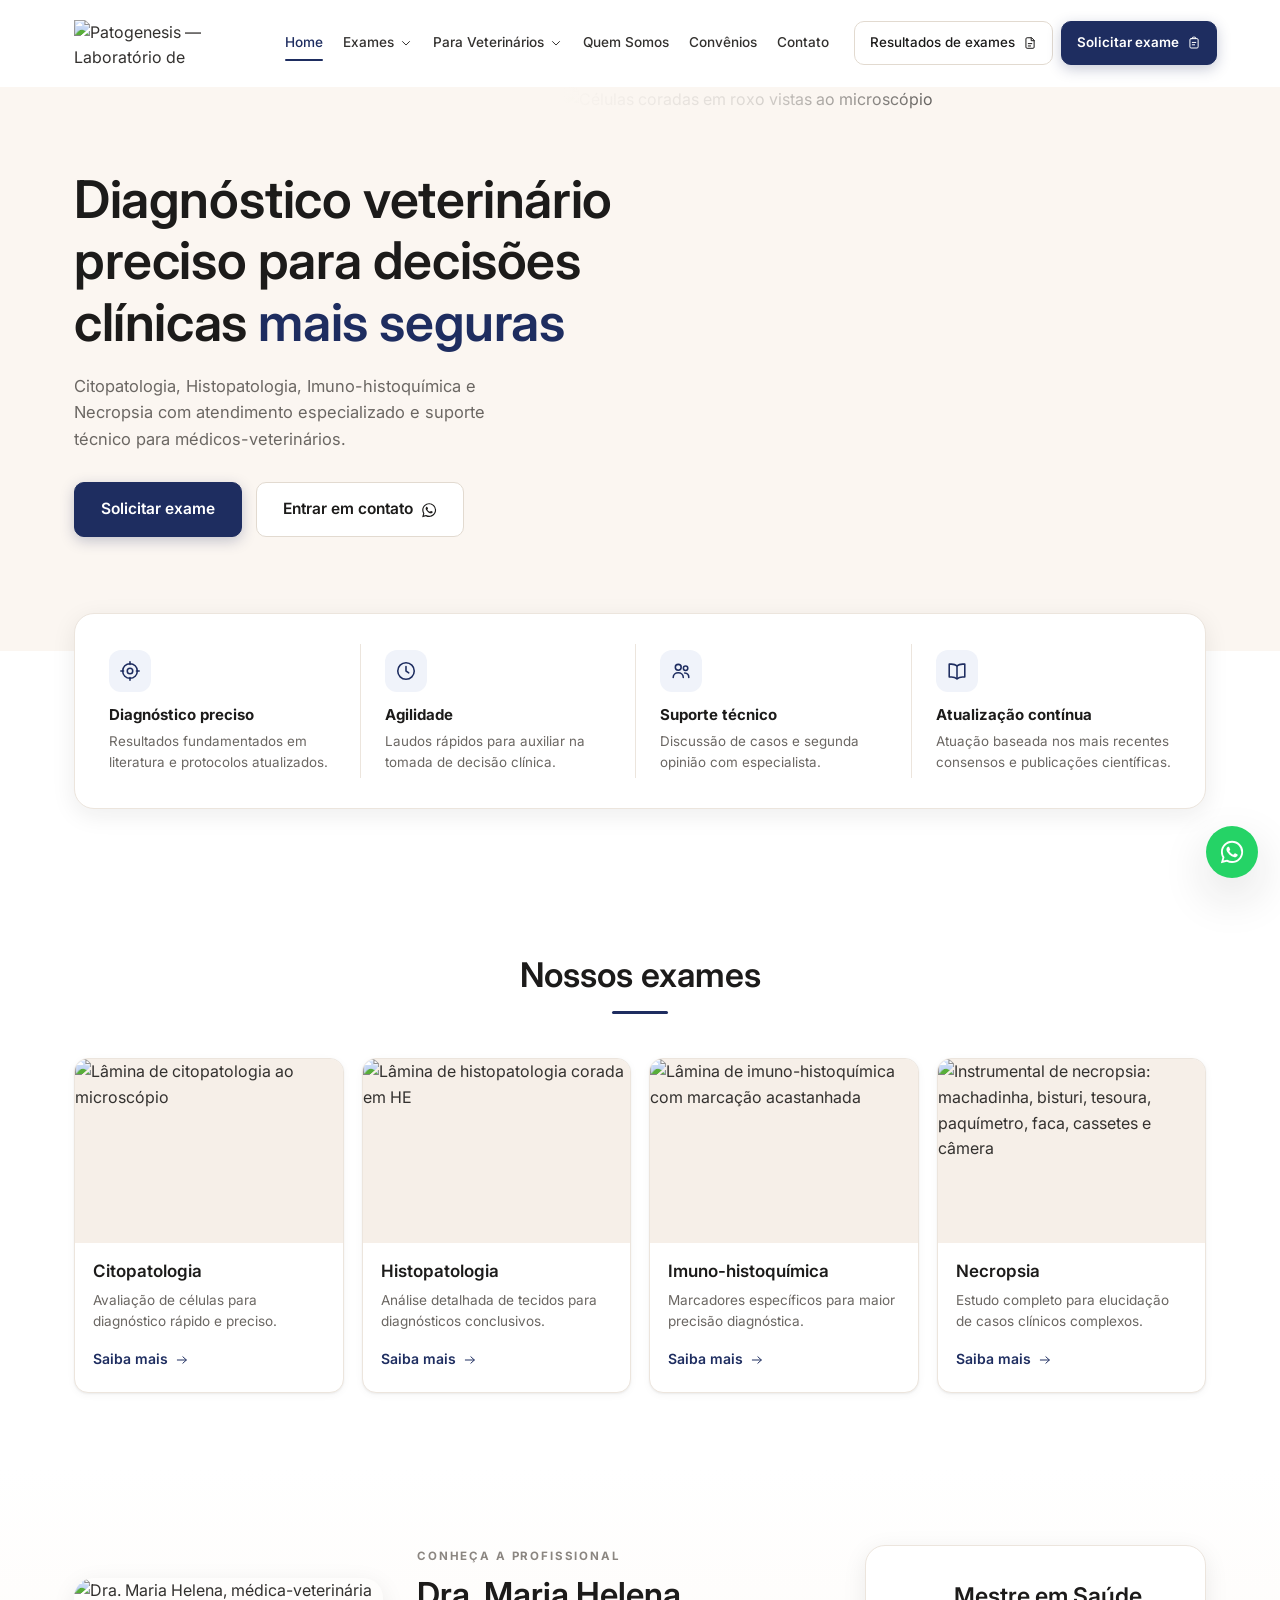
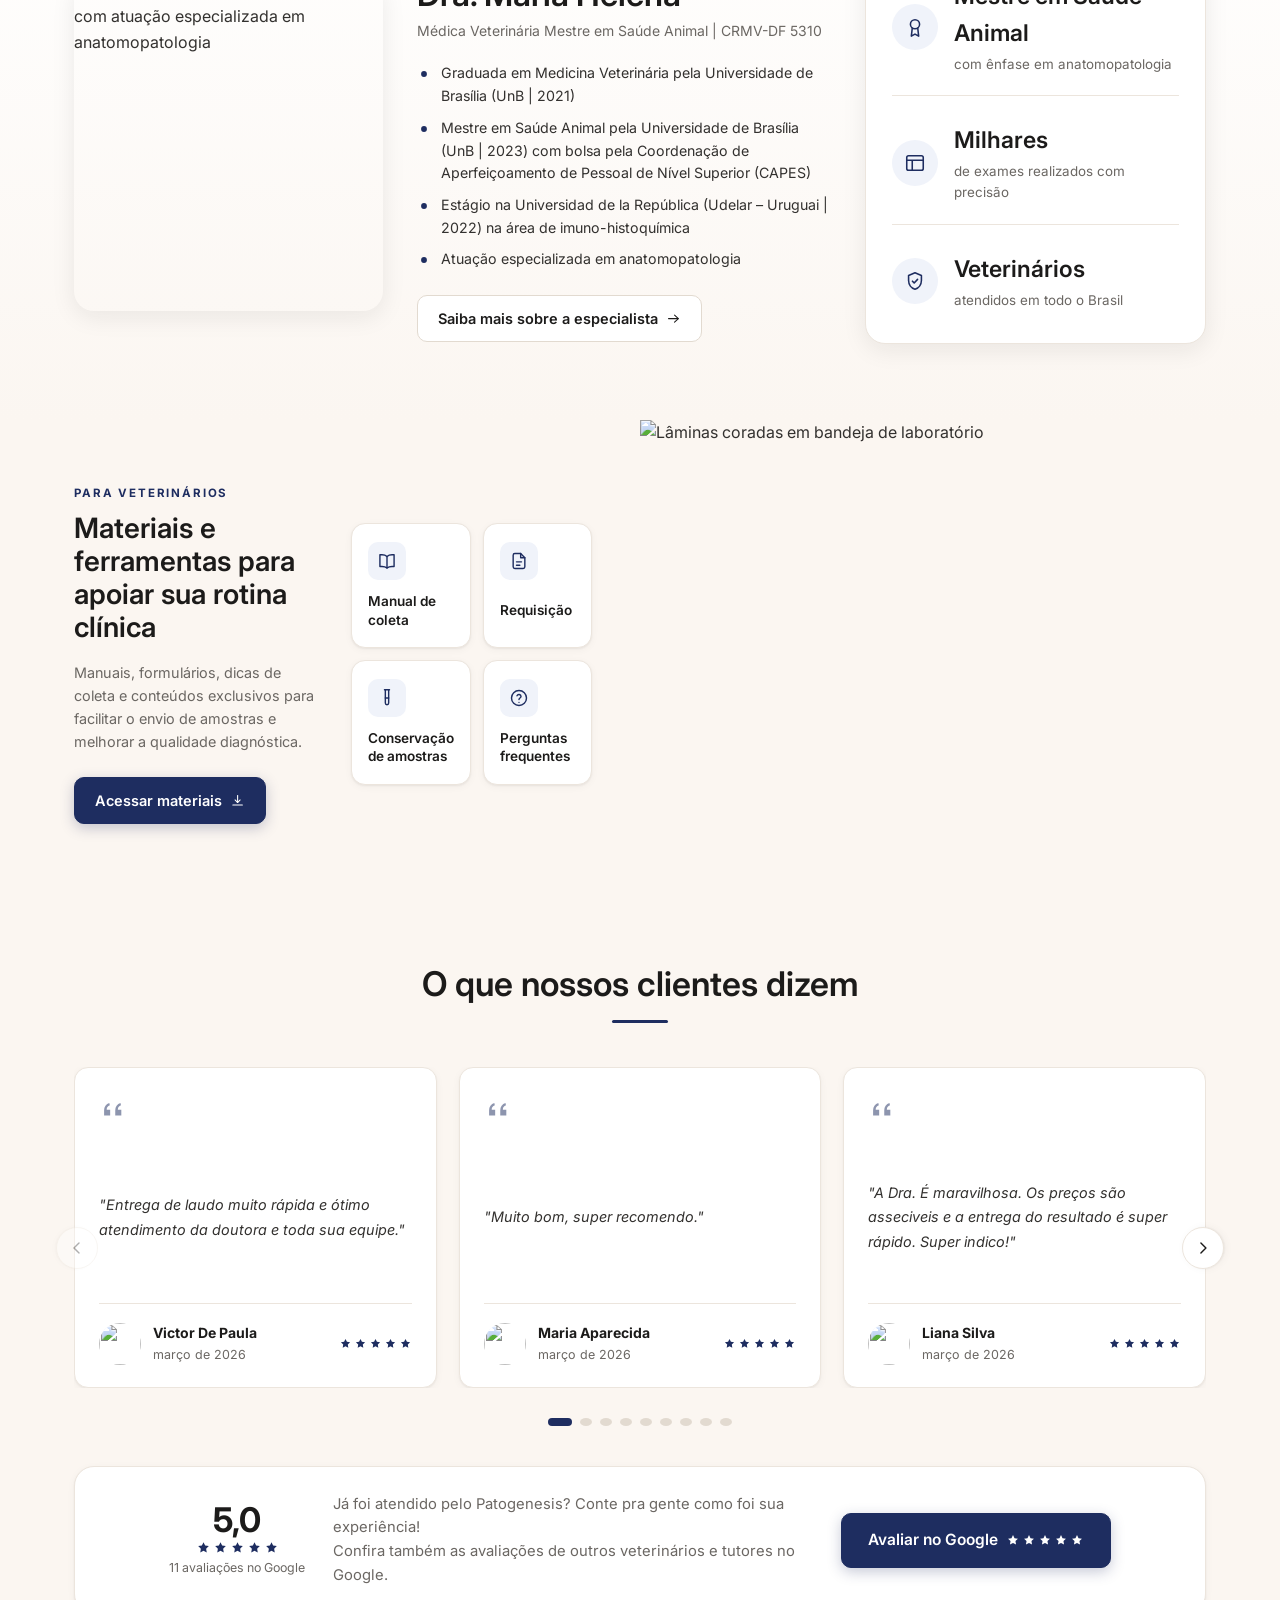
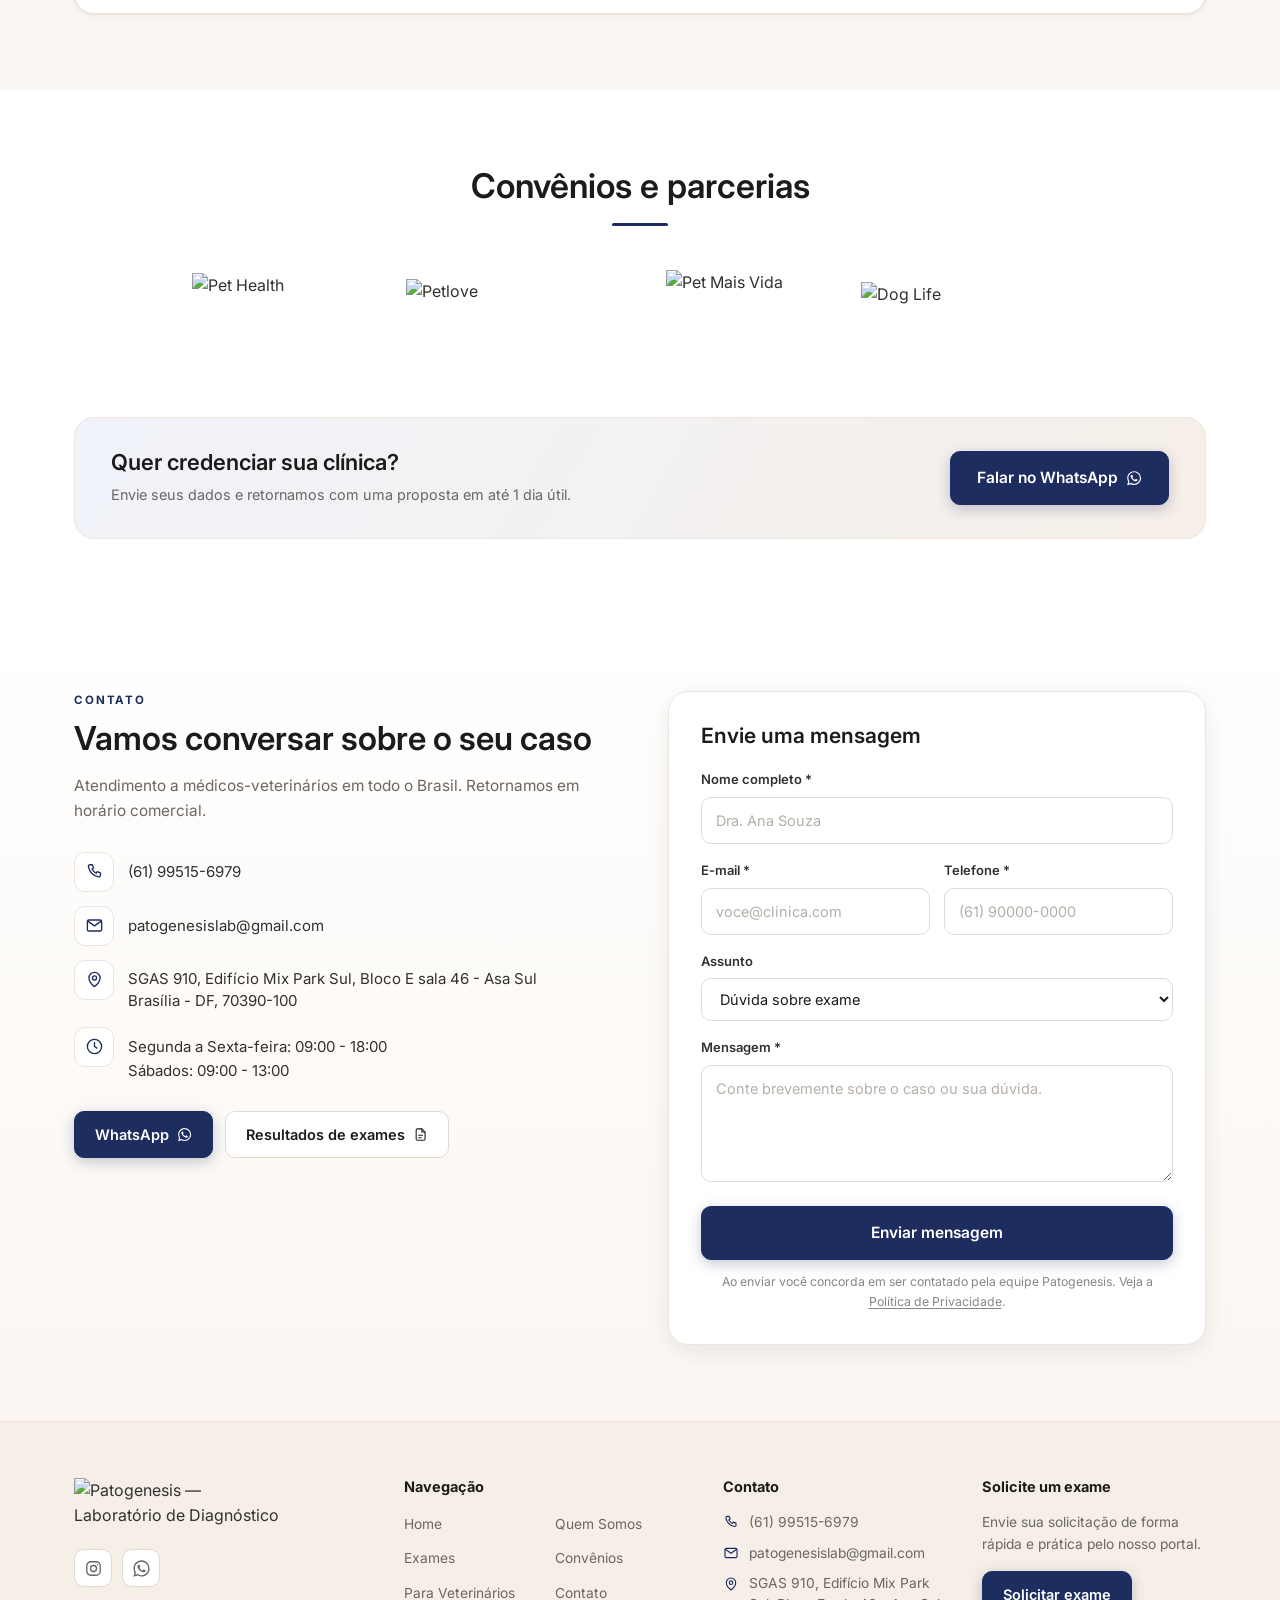
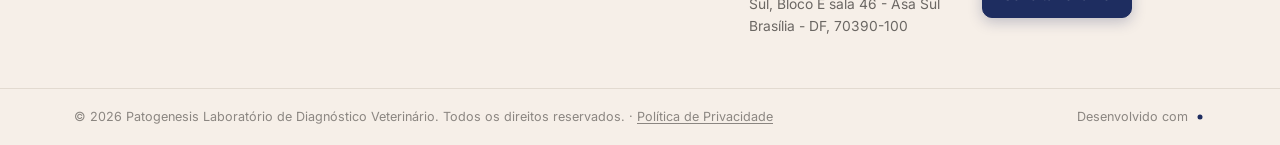
==== commit 390a1b23: "fix: cname" ====
--- a/index.html
+++ b/index.html
@@ -125,7 +125,6 @@
     <symbol id="i-quote" viewBox="0 0 24 24"><path d="M9.5 6.5c-3 1-4.8 3.4-4.8 6.6V18h5.6v-5.4H7.1c0-2 .9-3.3 2.9-4zM19.8 6.5c-3 1-4.8 3.4-4.8 6.6V18h5.6v-5.4h-3.2c0-2 .9-3.3 2.9-4z" fill="currentColor" stroke="none"/></symbol>
     <symbol id="i-star" viewBox="0 0 24 24"><path d="M12 3.5l2.6 5.4 5.9.8-4.3 4.2 1 5.9-5.2-2.8-5.2 2.8 1-5.9L3.5 9.7l5.9-.8z" fill="currentColor" stroke="none"/></symbol>
     <symbol id="i-arrow-up" viewBox="0 0 24 24"><path d="M12 19V5"/><path d="M6 11l6-6 6 6"/></symbol>
-    <symbol id="i-check" viewBox="0 0 24 24"><path d="M5 12.5l4.5 4.5L19 7"/></symbol>
     <symbol id="i-dot" viewBox="0 0 24 24"><circle cx="12" cy="12" r="5" fill="currentColor" stroke="none"/></symbol>
   </defs>
 </svg>
@@ -761,85 +760,6 @@
 </a>
 <button class="fab top" id="backToTop" aria-label="Voltar ao topo"><svg><use href="#i-arrow-up"/></svg></button>
 
-<!-- ============ MODAL: SOLICITAR EXAME ============ -->
-<div class="modal" id="modal" aria-hidden="true">
-  <div class="modal-backdrop" data-close-modal></div>
-  <div class="modal-box" role="dialog" aria-modal="true" aria-labelledby="modalTitle">
-    <button class="modal-close" data-close-modal aria-label="Fechar"><svg><use href="#i-close"/></svg></button>
-
-    <div class="modal-head">
-      <span class="eyebrow accent">Convênio</span>
-      <h3 id="modalTitle">Falar sobre convênio</h3>
-      <p>Preencha os dados abaixo e retornamos com uma proposta em até 1 dia útil.</p>
-    </div>
-
-    <form id="examForm" novalidate>
-      <div class="field-row">
-        <div class="field">
-          <label for="mf-nome">Nome do veterinário *</label>
-          <input id="mf-nome" name="nome" type="text" required placeholder="Dra. Ana Souza" />
-          <span class="err"></span>
-        </div>
-        <div class="field">
-          <label for="mf-crmv">CRMV</label>
-          <input id="mf-crmv" name="crmv" type="text" placeholder="CRMV-DF 0000" />
-        </div>
-      </div>
-
-      <div class="field-row">
-        <div class="field">
-          <label for="mf-email">E-mail *</label>
-          <input id="mf-email" name="email" type="email" required placeholder="voce@clinica.com" />
-          <span class="err"></span>
-        </div>
-        <div class="field">
-          <label for="mf-tel">Telefone / WhatsApp *</label>
-          <input id="mf-tel" name="telefone" type="tel" inputmode="numeric" required placeholder="(61) 90000-0000" />
-          <span class="err"></span>
-        </div>
-      </div>
-
-      <div class="field">
-        <label for="mf-clinica">Clínica / Hospital</label>
-        <input id="mf-clinica" name="clinica" type="text" placeholder="Nome do estabelecimento" />
-      </div>
-
-      <fieldset class="field">
-        <legend>Exames de interesse *</legend>
-        <div class="chips" id="examChips">
-          <label class="chip"><input type="checkbox" name="exame" value="Citopatologia" /><span>Citopatologia</span></label>
-          <label class="chip"><input type="checkbox" name="exame" value="Histopatologia" /><span>Histopatologia</span></label>
-          <label class="chip"><input type="checkbox" name="exame" value="Imuno-histoquímica" /><span>Imuno-histoquímica</span></label>
-          <label class="chip"><input type="checkbox" name="exame" value="Necropsia" /><span>Necropsia</span></label>
-          <label class="chip"><input type="checkbox" name="exame" value="Convênio" /><span>Convênio</span></label>
-        </div>
-        <span class="err"></span>
-      </fieldset>
-
-      <div class="field">
-        <label for="mf-obs">Observações do caso</label>
-        <textarea id="mf-obs" name="obs" rows="3" placeholder="Espécie, raça, idade, histórico e suspeita clínica."></textarea>
-      </div>
-
-      <div class="modal-actions">
-        <button type="button" class="btn btn-outline" data-close-modal>Cancelar</button>
-        <button type="submit" class="btn btn-primary">Enviar solicitação</button>
-      </div>
-    </form>
-
-    <div class="modal-success" id="modalSuccess" hidden>
-      <span class="ok"><svg><use href="#i-check"/></svg></span>
-      <h3>Solicitação enviada!</h3>
-      <p>Recebemos seus dados. Em breve nossa equipe entra em contato para falar sobre o convênio.</p>
-      <div class="modal-actions center">
-        <!-- wa.me sem o 9º dígito: o perfil só resolve assim. O tel: mantém o 9. -->
-        <a class="btn btn-primary" href="https://wa.me/556195156979" target="_blank" rel="noopener">Adiantar pelo WhatsApp <svg class="i"><use href="#i-whatsapp"/></svg></a>
-        <button class="btn btn-outline" data-close-modal>Fechar</button>
-      </div>
-    </div>
-  </div>
-</div>
-
 <!-- ============ MODAL: DETALHE (exames / materiais / casos) ============ -->
 <div class="modal" id="infoModal" aria-hidden="true">
   <div class="modal-backdrop" data-close-info></div>
--- a/assets/css/styles.css
+++ b/assets/css/styles.css
@@ -478,7 +478,7 @@
 
 .field{ display:block; margin-bottom:16px; border:0; padding:0; }
 .field-row{ display:grid; grid-template-columns:1fr 1fr; gap:14px; }
-.field label,.field legend{ display:block; font-size:13px; font-weight:600; color:var(--ink-2); margin-bottom:7px; padding:0; }
+.field label{ display:block; font-size:13px; font-weight:600; color:var(--ink-2); margin-bottom:7px; padding:0; }
 .field input,.field select,.field textarea{
   width:100%; padding:11px 14px; font:inherit; font-size:14.5px; color:var(--ink);
   background:#fff; border:1.5px solid var(--line-2); border-radius:10px;
@@ -494,18 +494,6 @@
 .err{ display:none; margin-top:6px; font-size:12.4px; color:#d9483b; }
 .field.invalid .err{ display:block; }
 .form-note{ margin-top:12px; font-size:12.3px; color:var(--muted-2); text-align:center; }
-
-.chips{ display:flex; flex-wrap:wrap; gap:8px; }
-.chip{ position:relative; cursor:pointer; }
-.chip input{ position:absolute; opacity:0; width:0; height:0; }
-.chip span{
-  display:inline-block; padding:8px 14px; border-radius:999px; font-size:13.2px; font-weight:500;
-  border:1.5px solid var(--line-2); background:#fff; color:var(--ink-2);
-  transition:all .2s var(--ease);
-}
-.chip:hover span{ border-color:var(--brand); color:var(--brand); }
-.chip input:checked + span{ background:var(--brand); border-color:var(--brand); color:#fff; }
-.chip input:focus-visible + span{ outline:2px solid var(--brand); outline-offset:2px; }
 
 /* ---------------- Footer ---------------- */
 .site-footer{ background:var(--cream-2); border-top:1px solid var(--line); }
@@ -578,17 +566,7 @@
 .modal-close svg{ width:19px; height:19px; }
 .modal-close:hover{ background:var(--brand); color:#fff; transform:rotate(90deg); }
 
-.modal-head{ margin-bottom:22px; }
-.modal-head h3{ font-size:25px; }
-.modal-head p{ margin-top:8px; font-size:14.2px; color:var(--muted); }
 .modal-actions{ display:flex; gap:12px; justify-content:flex-end; margin-top:22px; flex-wrap:wrap; }
-.modal-actions.center{ justify-content:center; }
-
-.modal-success{ text-align:center; padding:24px 0; }
-.modal-success .ok{ display:grid; place-items:center; width:64px; height:64px; margin:0 auto 18px; border-radius:50%; background:var(--brand-tint); color:var(--brand); }
-.modal-success .ok svg{ width:32px; height:32px; stroke-width:2.2; }
-.modal-success h3{ font-size:24px; }
-.modal-success p{ margin-top:10px; color:var(--muted); font-size:14.6px; }
 
 .info-media{ height:190px; overflow:hidden; background:var(--cream-2); }
 .info-media img{ width:100%; height:100%; object-fit:cover; }
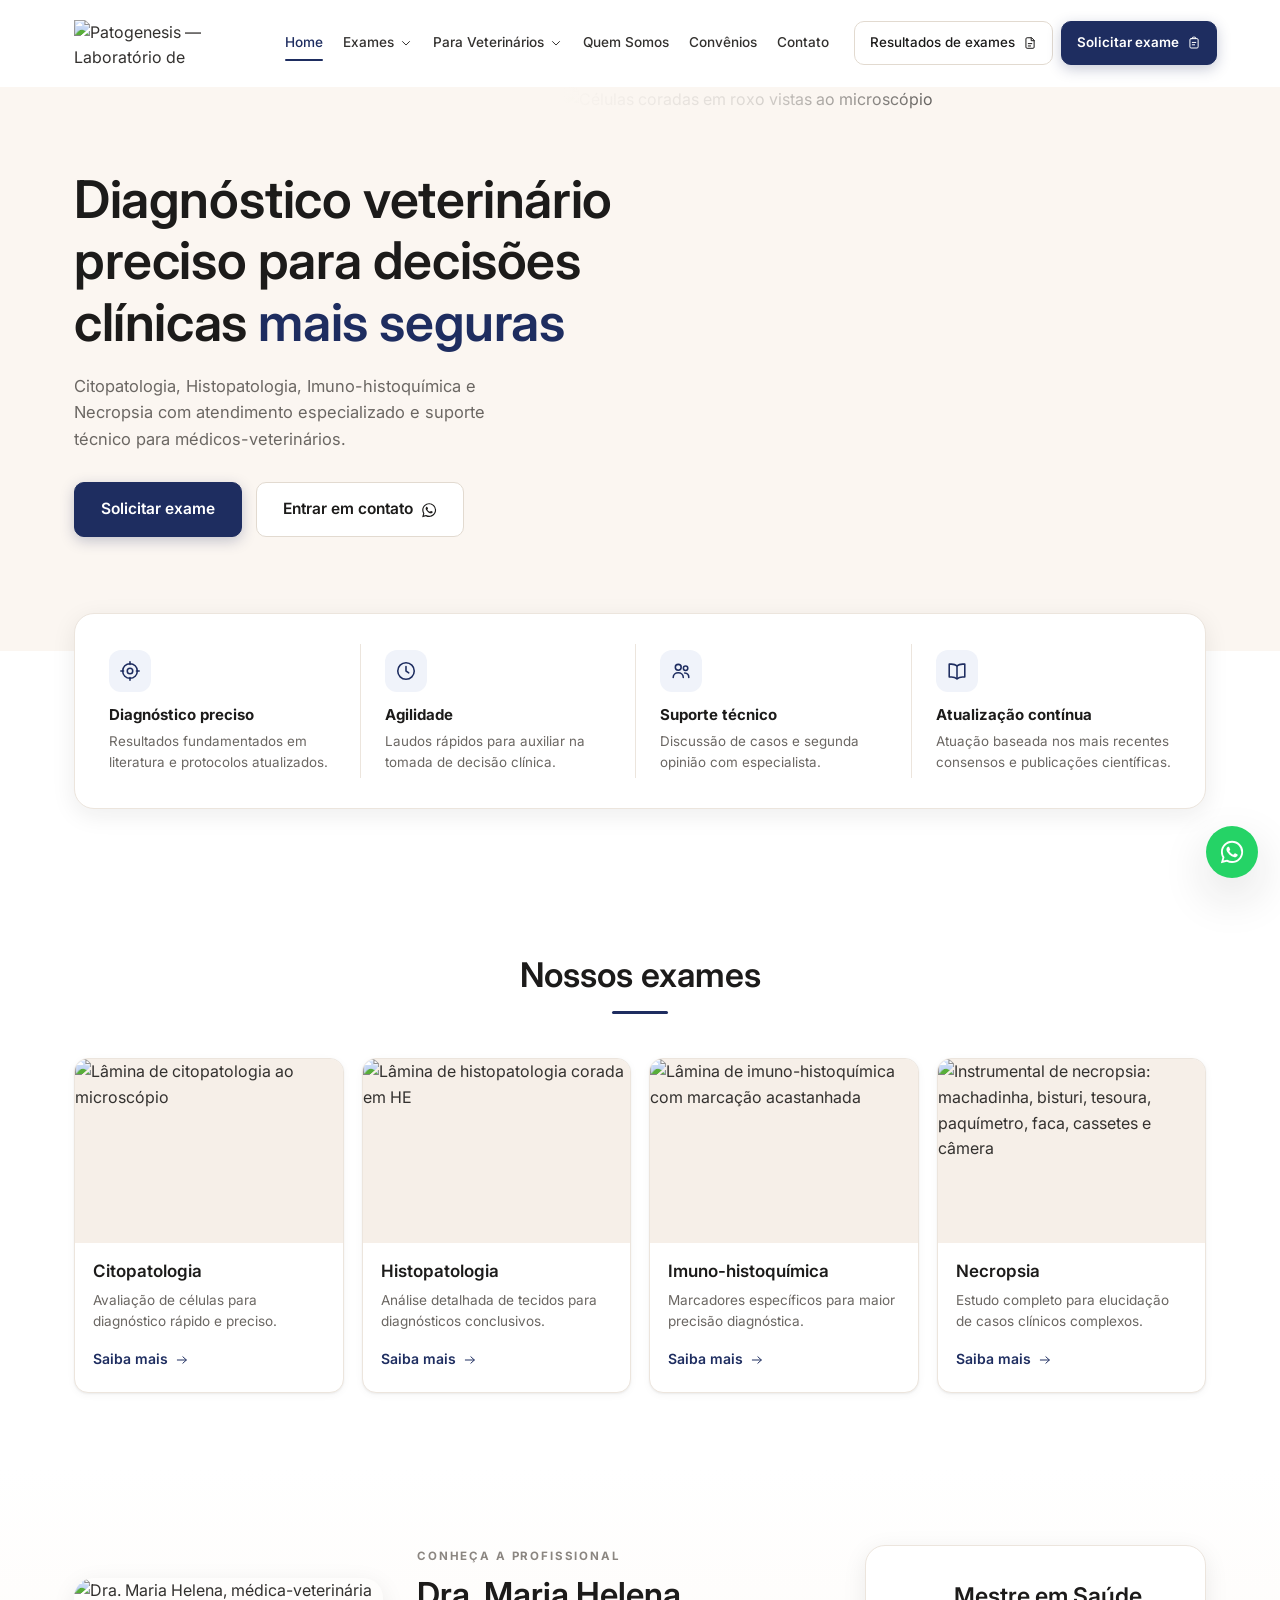
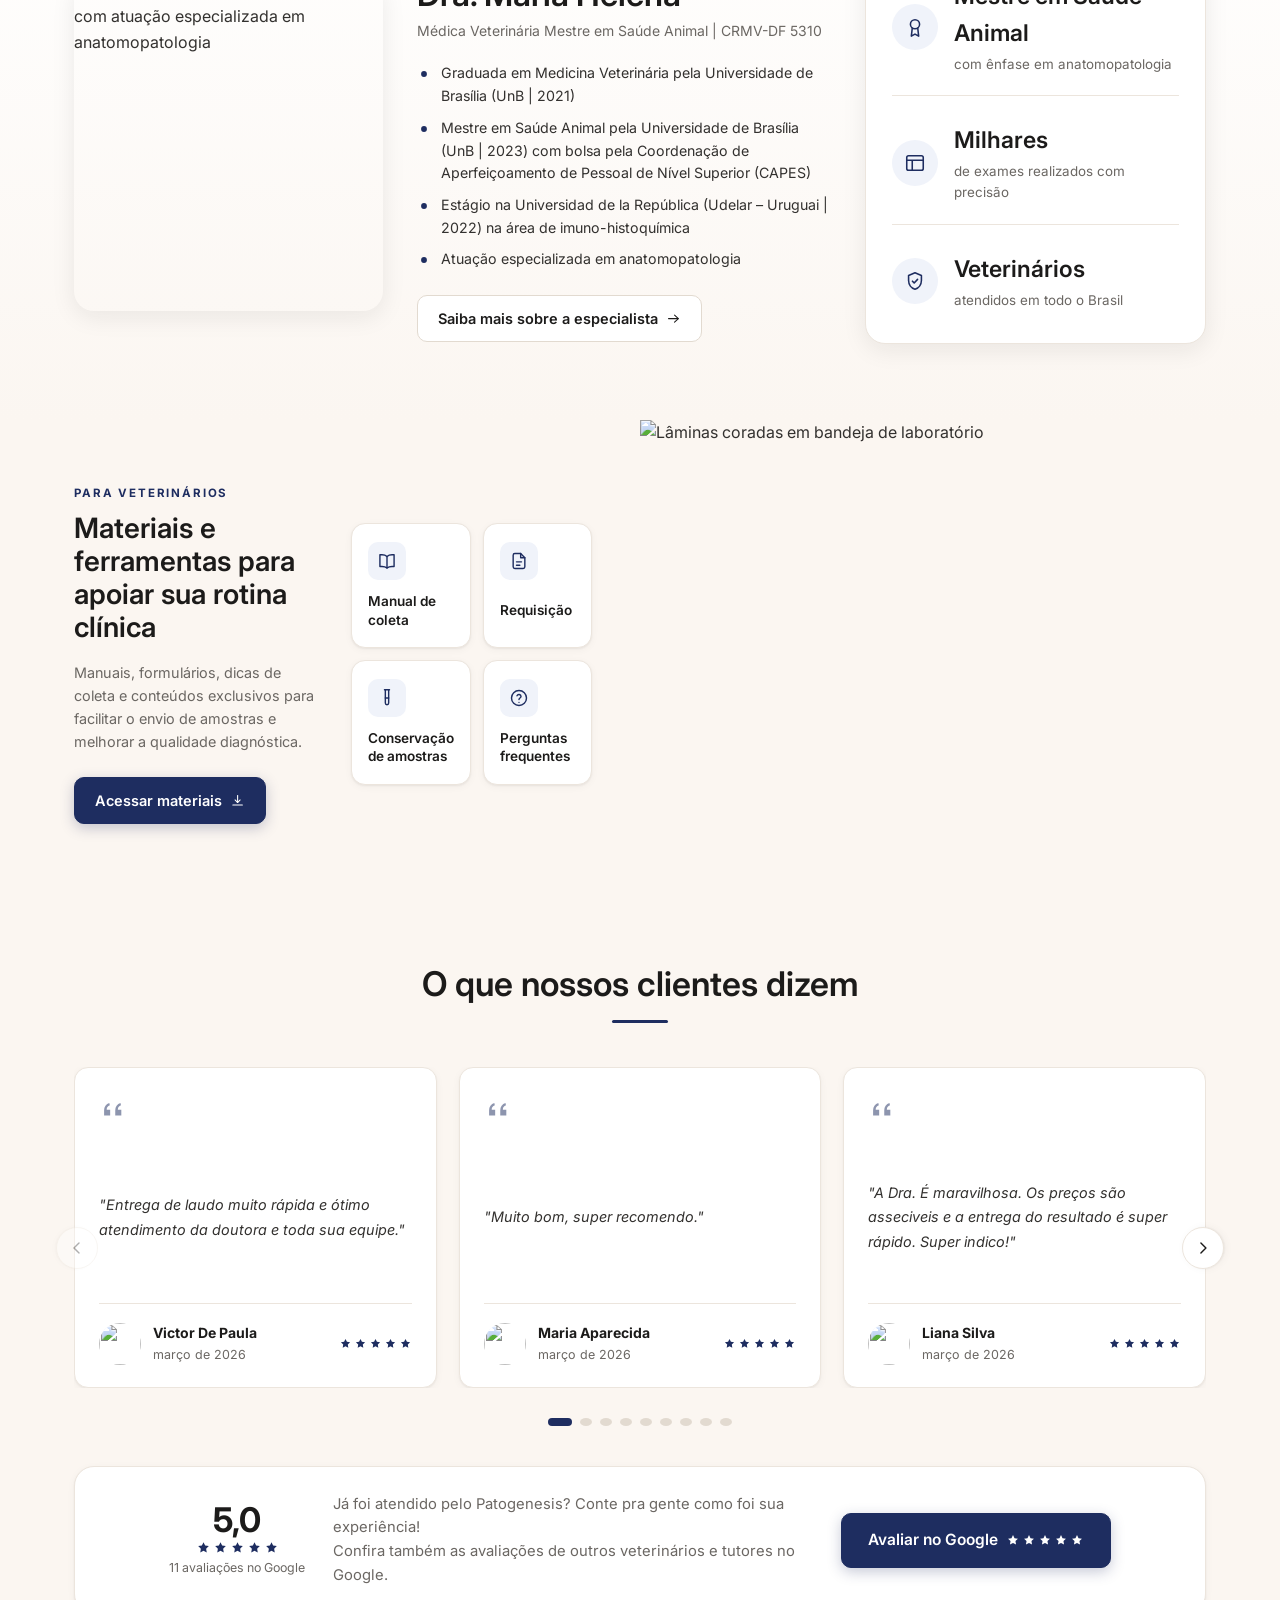
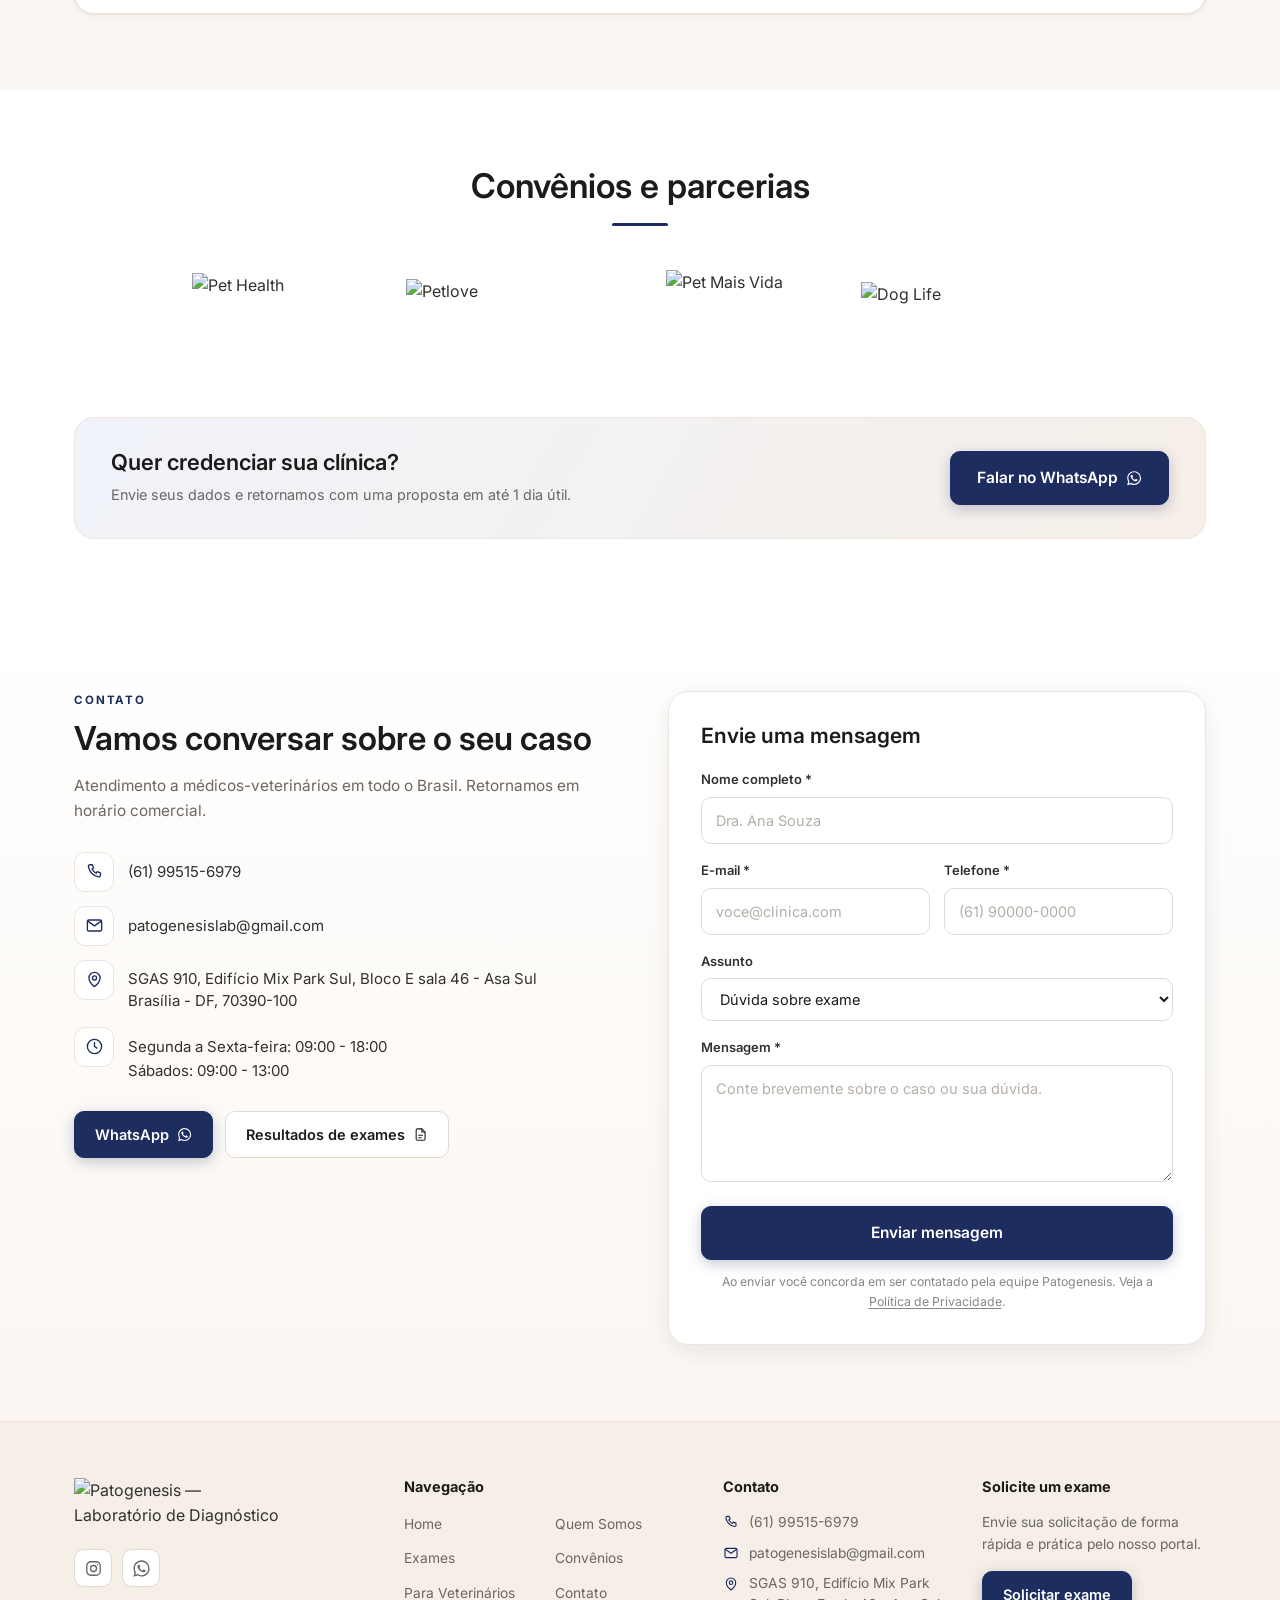
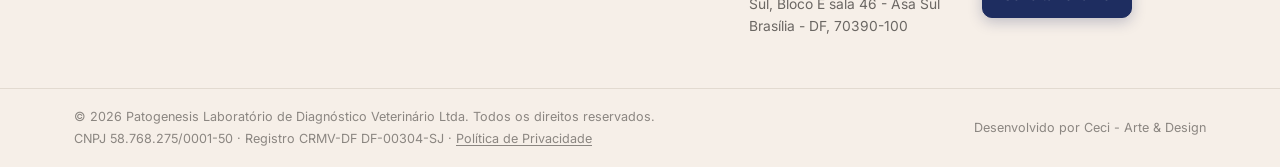
==== commit f5ddb4bb: "fix: site content and styles" ====
--- a/index.html
+++ b/index.html
@@ -5,16 +5,16 @@
 <meta name="viewport" content="width=device-width, initial-scale=1" />
 <title>Patogenesis — Laboratório de Diagnóstico Veterinário</title>
 <meta name="description" content="Citopatologia, Histopatologia, Imuno-histoquímica e Necropsia com atendimento especializado e suporte técnico para médicos-veterinários." />
-<link rel="canonical" href="https://www.patogenesis.com/" />
+<link rel="canonical" href="https://www.patogenesis.com.br/" />
 
 <!-- Prévia ao compartilhar (WhatsApp, Instagram, LinkedIn...). URLs absolutas: os robôs não resolvem caminho relativo. -->
 <meta property="og:type" content="website" />
 <meta property="og:locale" content="pt_BR" />
 <meta property="og:site_name" content="Patogenesis" />
-<meta property="og:url" content="https://www.patogenesis.com/" />
+<meta property="og:url" content="https://www.patogenesis.com.br/" />
 <meta property="og:title" content="Patogenesis — Laboratório de Diagnóstico Veterinário" />
 <meta property="og:description" content="Citopatologia, Histopatologia, Imuno-histoquímica e Necropsia com atendimento especializado e suporte técnico para médicos-veterinários." />
-<meta property="og:image" content="https://www.patogenesis.com/assets/img/og-image.jpg" />
+<meta property="og:image" content="https://www.patogenesis.com.br/assets/img/og-image.jpg" />
 <meta property="og:image:width" content="1200" />
 <meta property="og:image:height" content="630" />
 <meta property="og:image:alt" content="Logo Patogenesis sobre lâmina de citologia corada em roxo" />
@@ -33,13 +33,16 @@
   "@graph": [
     {
       "@type": "VeterinaryCare",
-      "@id": "https://www.patogenesis.com/#lab",
+      "@id": "https://www.patogenesis.com.br/#lab",
       "name": "Patogenesis — Laboratório de Diagnóstico Veterinário",
       "alternateName": "Patogenesis",
+      "legalName": "Patogenesis Laboratório de Diagnóstico Veterinário Ltda.",
+      "taxID": "58.768.275/0001-50",
+      "identifier": { "@type": "PropertyValue", "propertyID": "CRMV-DF", "value": "DF-00304-SJ" },
       "description": "Laboratório de patologia veterinária: citopatologia, histopatologia, imuno-histoquímica e necropsia, com suporte técnico a médicos-veterinários.",
-      "url": "https://www.patogenesis.com/",
-      "logo": "https://www.patogenesis.com/assets/img/logo.png",
-      "image": "https://www.patogenesis.com/assets/img/og-image.jpg",
+      "url": "https://www.patogenesis.com.br/",
+      "logo": "https://www.patogenesis.com.br/assets/img/logo.png",
+      "image": "https://www.patogenesis.com.br/assets/img/og-image.jpg",
       "telephone": "+55-61-99515-6979",
       "email": "patogenesislab@gmail.com",
       "address": {
@@ -62,7 +65,7 @@
         "honorificPrefix": "Dra.",
         "jobTitle": "Médica-veterinária patologista, Mestre em Saúde Animal (CRMV-DF 5310)",
         "alumniOf": { "@type": "CollegeOrUniversity", "name": "Universidade de Brasília" },
-        "image": "https://www.patogenesis.com/assets/img/helena.jpg"
+        "image": "https://www.patogenesis.com.br/assets/img/helena.jpg"
       },
       "hasOfferCatalog": {
         "@type": "OfferCatalog",
@@ -77,11 +80,11 @@
     },
     {
       "@type": "WebSite",
-      "@id": "https://www.patogenesis.com/#site",
-      "url": "https://www.patogenesis.com/",
+      "@id": "https://www.patogenesis.com.br/#site",
+      "url": "https://www.patogenesis.com.br/",
       "name": "Patogenesis",
       "inLanguage": "pt-BR",
-      "publisher": { "@id": "https://www.patogenesis.com/#lab" }
+      "publisher": { "@id": "https://www.patogenesis.com.br/#lab" }
     }
   ]
 }
@@ -746,9 +749,12 @@
 
   <div class="footer-bottom">
     <div class="container">
-      <span>© <span id="year">2024</span> Patogenesis Laboratório de Diagnóstico Veterinário. Todos os direitos reservados.
-        · <a href="politica-de-privacidade.html">Política de Privacidade</a></span>
-      <span class="dev">Desenvolvido com <svg class="i"><use href="#i-dot"/></svg></span>
+      <div class="f-legal">
+        <span>© <span id="year">2024</span> Patogenesis Laboratório de Diagnóstico Veterinário Ltda. Todos os direitos reservados.</span>
+        <span>CNPJ 58.768.275/0001-50 · Registro CRMV-DF DF-00304-SJ ·
+          <a href="politica-de-privacidade.html">Política de Privacidade</a></span>
+      </div>
+      <span class="dev">Desenvolvido por Ceci - Arte &amp; Design</span>
     </div>
   </div>
 </footer>
--- a/assets/css/styles.css
+++ b/assets/css/styles.css
@@ -521,8 +521,8 @@
 
 .footer-bottom{ border-top:1px solid var(--line-2); }
 .footer-bottom .container{ display:flex; justify-content:space-between; align-items:center; gap:16px; flex-wrap:wrap; padding-block:18px; font-size:12.6px; color:var(--muted-2); }
+.f-legal{ display:grid; gap:2px; }
 .dev{ display:inline-flex; align-items:center; gap:6px; }
-.dev .i{ width:12px; height:12px; color:var(--brand); }
 
 /* ---------------- FABs ---------------- */
 .fab{
